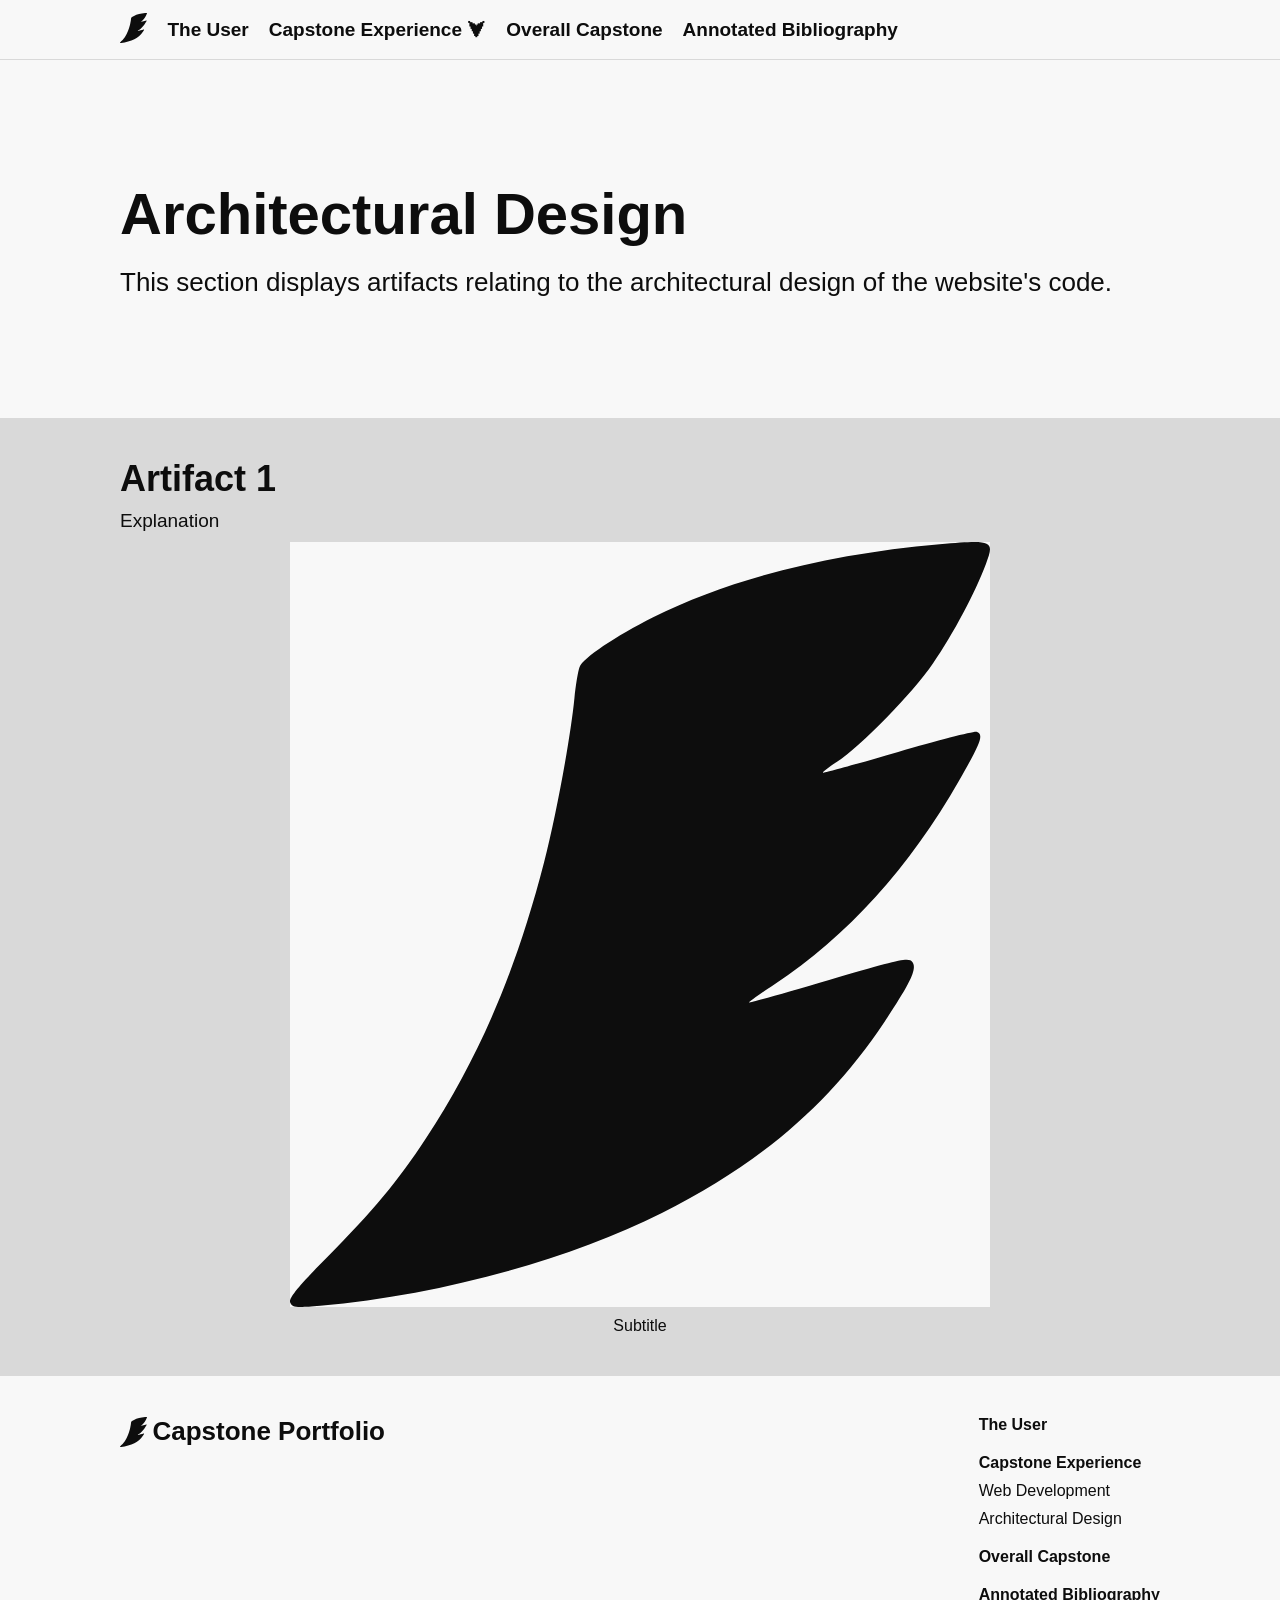
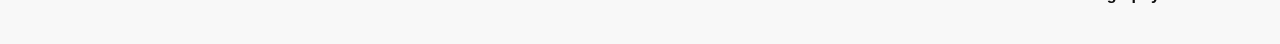
==== pages/architectural-design.html @ e6747d75 "Update capstone experience sections" ====
<!DOCTYPE html>
<html lang="en">
<head>
    <meta charset="UTF-8">
    <meta name="viewport" content="width=device-width, initial-scale=1.0">
    <title>Diagram Editor Capstone - UI/UX</title>
    <link rel="icon" href="../images/logo--black.svg">
    <link rel="stylesheet" href="../style.css">
</head>
<body>
    <header class="header">
        <a href="../index.html" class="header__logo-link">
            <img class ="header__logo" src="../images/logo--black.svg" alt="Logo showing a wing with a subtle E shape">
        </a>
        <a href="../pages/the-user.html" class="header__link">The User</a>
        <div class="header__dropdown">
            <a href="../pages/capstone-experience.html" class="header__link">Capstone Experience ⮟</a>
            <ul class="header__sublinks">
                <li><a href="../pages/web-development.html" class="header__sublink">Web Development</a></li>
                <li><a href="../pages/architectural-design.html" class="header__sublink">Architectural Design</a></li>
            </ul>
        </div>
        <a href="../pages/overall-capstone.html" class="header__link">Overall Capstone</a>
        <a href="../pages/bibliography.html" class="header__link">Annotated Bibliography</a>
    </header>

    <section class="user-hero">
        <h1 class="user-hero__title">Architectural Design</h1>
        <p class="user-hero__caption">This section displays artifacts relating to the architectural design of the website's code.</p>
    </section>
    
    <section class="image-section image-section--gray">
        <h2 class="image-section__header">Artifact 1</h2>
        <p class="image-section__text">Explanation</p>
        <div class="image-section__image-container">
            <img src="../images/logo--black.svg" alt="placeholder" class="image-section__image">
            <p class="image-section__subtitle">Subtitle</p>
        </div>
    </section>

    <footer class="footer">
        <a href="../index.html" class="footer__logo-link">
            <img class ="footer__logo" src="../images/logo--black.svg" alt="Logo showing a wing with a subtle E shape">
            <p class="footer__title">Capstone Portfolio</p>
        </a>
        <ul class="footer__links">
            <li ><a href="../pages/the-user.html" class="footer__link footer__link--main">The User</a></li>
            <li>
                <a href="../pages/capstone-experience.html" class="footer__link footer__link--main">Capstone Experience</a>
                <ul class="footer__sublinks">
                    <li><a href="../pages/web-development.html" class="footer__link">Web Development</a></li>
                    <li><a href="../pages/architectural-design.html" class="footer__link">Architectural Design</a></li>
                </ul>
            </li>
            <li><a href="../pages/overall-capstone.html" class="footer__link footer__link--main">Overall Capstone</a></li>
            <li><a href="../pages/bibliography.html" class="footer__link footer__link--main">Annotated Bibliography</a></li>
        </ul>
    </footer>
</body>
</html>
---- style.css ----
* {
    box-sizing: border-box;
    font-family: Helvetica, sans-serif;
    margin: 0px;
    padding: 0px;
    color: #0D0D0D;
    background-color: #F8F8F8;
}

/* HEADER */

.header {
    position: sticky;
    top: 0;
    display: flex;
    flex-direction: row;
    align-items: center;
    gap: 20px;
    width: 100vw;
    height: 60px;
    padding: 0px max(20px, 25vw - 200px);
    border-bottom: 1px solid #D9D9D9;
}

.header__logo-link {

}

.header__logo {
    height: 30px;
    width: auto;
}

.header__link {
    font-size: 19px;
    font-weight: bold;
    text-decoration: none;
}

.header__link:hover {
    text-decoration: underline;
}

.header__dropdown {
    position: relative;
}

.header__sublinks {
    display: none;
    flex-direction: column;
    gap: 10px;
    position: absolute;
    padding-top: 20px;
    padding-bottom: 10px;
    padding-right: 88px;
    list-style: none;
}

.header__dropdown:hover .header__sublinks {
    display: flex;
}

.header__sublinks > li {
    background-color: inherit;
}

.header__sublink {
    font-size: 16px;
    font-weight: bold;
    text-decoration: none;
    background-color: transparent;
}

.header__sublink:hover {
    text-decoration: underline;
}

/* FOOTER */

.footer {
    display: flex;
    flex-direction: row;
    justify-content: space-between;
    align-items: start;
    padding: 40px max(20px, 25vw - 200px);
    border-top: 1px solid #D9D9D9;
}

.footer__logo-link {
    display: flex;
    flex-direction: row;
    justify-content: center;
    align-items: center;
    gap: 5px;
    text-decoration: none;
}

.footer__logo {
    height: 30px;
    width: auto;
}

.footer__title {
    color: #0D0D0D;
    font-weight: bold;
    font-size: 26px;
}

.footer__links {
    display: flex;
    flex-direction: column;
    gap: 20px;
    list-style-type: none;
}

.footer__sublinks {
    display: flex;
    flex-direction: column;
    gap: 10px;
    margin-top: 10px;
    list-style-type: none;
}

.footer__link {
    color: #0D0D0D;
    font-size: 16px;
    text-decoration: none;
}

.footer__link:hover {
    text-decoration: underline;
}

.footer__link--main {
    font-weight: bold;
}

/* HOMEPAGE HERO SECTION */

.hero {
    display: flex;
    flex-direction: column;
    gap: 80px;
    padding: 120px max(20px, 25vw - 200px);
}

.hero__text {
    display: flex;
    flex-direction: column;
    gap: 10px;
}

.hero__title {
    color: #0D0D0D;
    font-size: 49px;
}

.hero__caption {
    color: #855CC0;
    font-size: 30px;
}

.hero__buttons {
    display: flex;
    flex-direction: row;
    justify-content: space-between;
    flex-wrap: wrap;
    gap: 10px;
}

.hero__button {
    padding: 10px 20px;
    color: #F8F8F8;
    font-size: 19px;
    font-weight: bold;
    text-decoration: none;
    background-color: #855CC0;
    border-radius: 5px;
}

.hero__button:hover {
    background-color: #0D0D0D;
}

/* THE USER HERO SECTION */
.user-hero {
    display: flex;
    flex-direction: column;
    gap: 20px;
    padding: 120px max(20px, 25vw - 200px);
}

.user-hero__title {
    font-size: 58px;
}

.user-hero__caption {
    font-size: 26px;
}

/* ANNOTATED BIBLIOGRAPHY HERO SECTION */
.bibliography-hero {
    padding: 120px max(20px, 25vw - 200px);
}

.bibliography-hero__title {
    font-size: 58px;
}

/* OVERALL CAPSTONE HERO SECTION */
.overall-hero {
    padding: 120px max(20px, 25vw - 200px);
}

.overall-hero__title {
    font-size: 58px;
}

/* CAPSTONE EXPERIENCE HERO SECTION */
.experience-hero {
    display: flex;
    flex-direction: column;
    gap: 80px;
    padding: 120px max(20px, 25vw - 200px);
}

.experience-hero__text {
    display: flex;
    flex-direction: column;
    gap: 10px;
}

.experience-hero__title {
    color: #0D0D0D;
    font-size: 49px;
}

.experience-hero__caption {
    font-size: 26px;
}

.experience-hero__buttons {
    display: flex;
    flex-direction: row;
    justify-content: space-between;
    flex-wrap: wrap;
    gap: 10px;
}

.experience-hero__button {
    padding: 10px 20px;
    font-size: 19px;
    font-weight: bold;
    text-decoration: none;
    background-color: #D9D9D9;
    border-radius: 5px;
}

.experience-hero__button:hover {
    color: #F8F8F8;
    background-color: #0D0D0D;
}

/* TEXT SECTION */
.text-section {
    display: flex;
    flex-direction: column;
    gap: 10px;
    padding: 40px max(20px, 25vw - 200px);
}

.text-section--pink {
    background-color: #E19BCC;
}

.text-section--blue {
    background-color: #5CC2D6;
}

.text-section--purple {
    background-color: #B499E6;
}

.text-section--gray {
    background-color: #D9D9D9;
}

.text-section__header {
    font-size: 36px;
    background-color: inherit;
}

.text-section__text {
    font-size: 19px;
    background-color: inherit;
}

.text-section__list {
    padding-left: 40px;
    list-style: square;
    background-color: inherit;
}

/* IMAGE SECTION */
.image-section {
    display: flex;
    flex-direction: column;
    gap: 10px;
    padding: 40px max(20px, 25vw - 200px);
}

.image-section--gray {
    background-color: #D9D9D9;
}

.image-section__header {
    font-size: 36px;
    background-color: inherit;
}

.image-section__text {
    font-size: 19px;
    background-color: inherit;
}

.image-section__image-container {
    display: flex;
    flex-direction: column;
    align-items: center;
    justify-content: center;
    gap: 10px;
    background-color: inherit;
}

.image-section__image {
    width: min(90vw, 700px);
}

.image-section__subtitle {
    width: min(90vw, 600px);
    font-size: 16px;
    text-align: center;
    background-color: inherit;
}
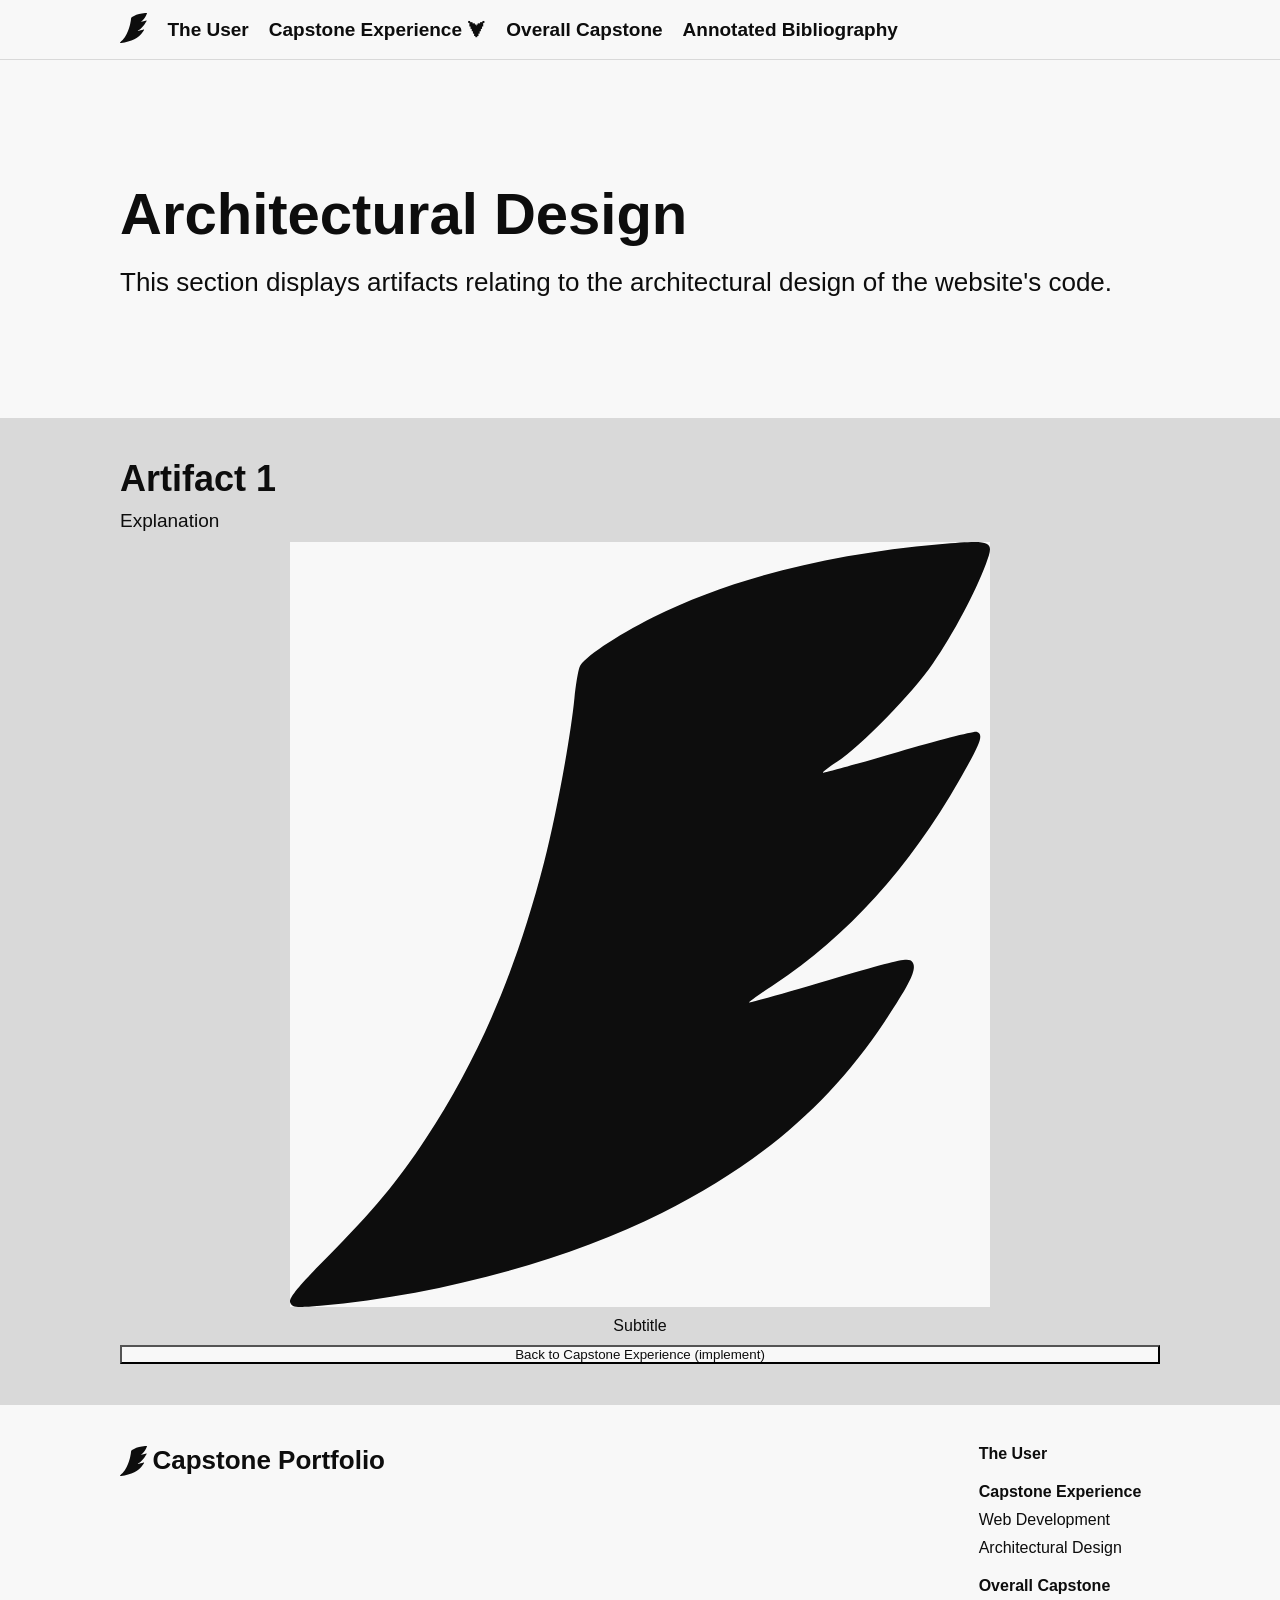
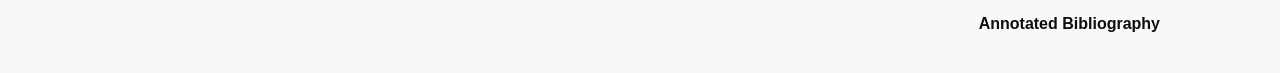
==== commit a67bdd73: "Add temporary buttons for page navigation" ====
--- a/pages/architectural-design.html
+++ b/pages/architectural-design.html
@@ -36,6 +36,7 @@
             <img src="../images/logo--black.svg" alt="placeholder" class="image-section__image">
             <p class="image-section__subtitle">Subtitle</p>
         </div>
+        <button>Back to Capstone Experience (implement)</button>
     </section>
 
     <footer class="footer">
--- a/style.css
+++ b/style.css
@@ -170,16 +170,16 @@
 
 .hero__button {
     padding: 10px 20px;
+    font-size: 19px;
+    font-weight: bold;
+    text-decoration: none;
+    border: 4px solid #855CC0;
+    border-radius: 5px;
+}
+
+.hero__button:hover {
+    background-color: #855CC0;
     color: #F8F8F8;
-    font-size: 19px;
-    font-weight: bold;
-    text-decoration: none;
-    background-color: #855CC0;
-    border-radius: 5px;
-}
-
-.hero__button:hover {
-    background-color: #0D0D0D;
 }
 
 /* THE USER HERO SECTION */
@@ -242,7 +242,7 @@
 .experience-hero__buttons {
     display: flex;
     flex-direction: row;
-    justify-content: space-between;
+    justify-content: space-around;
     flex-wrap: wrap;
     gap: 10px;
 }
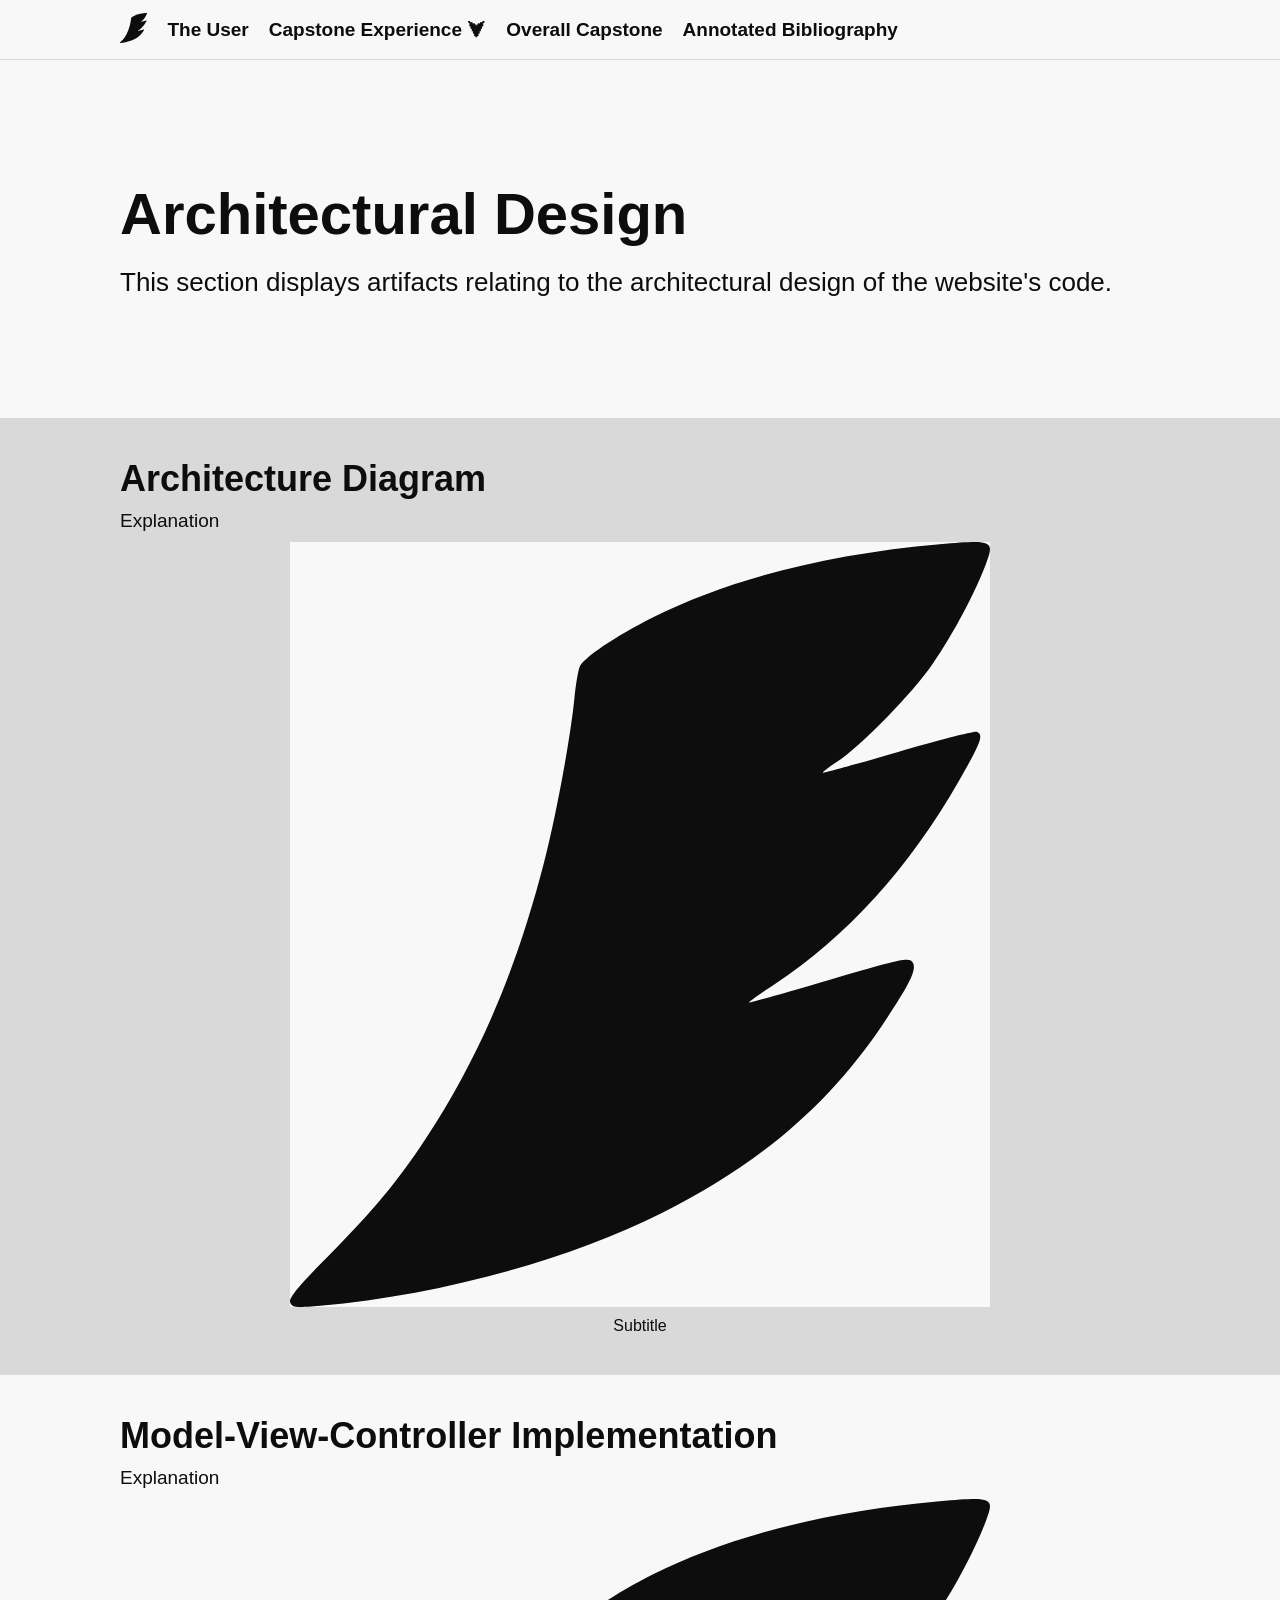
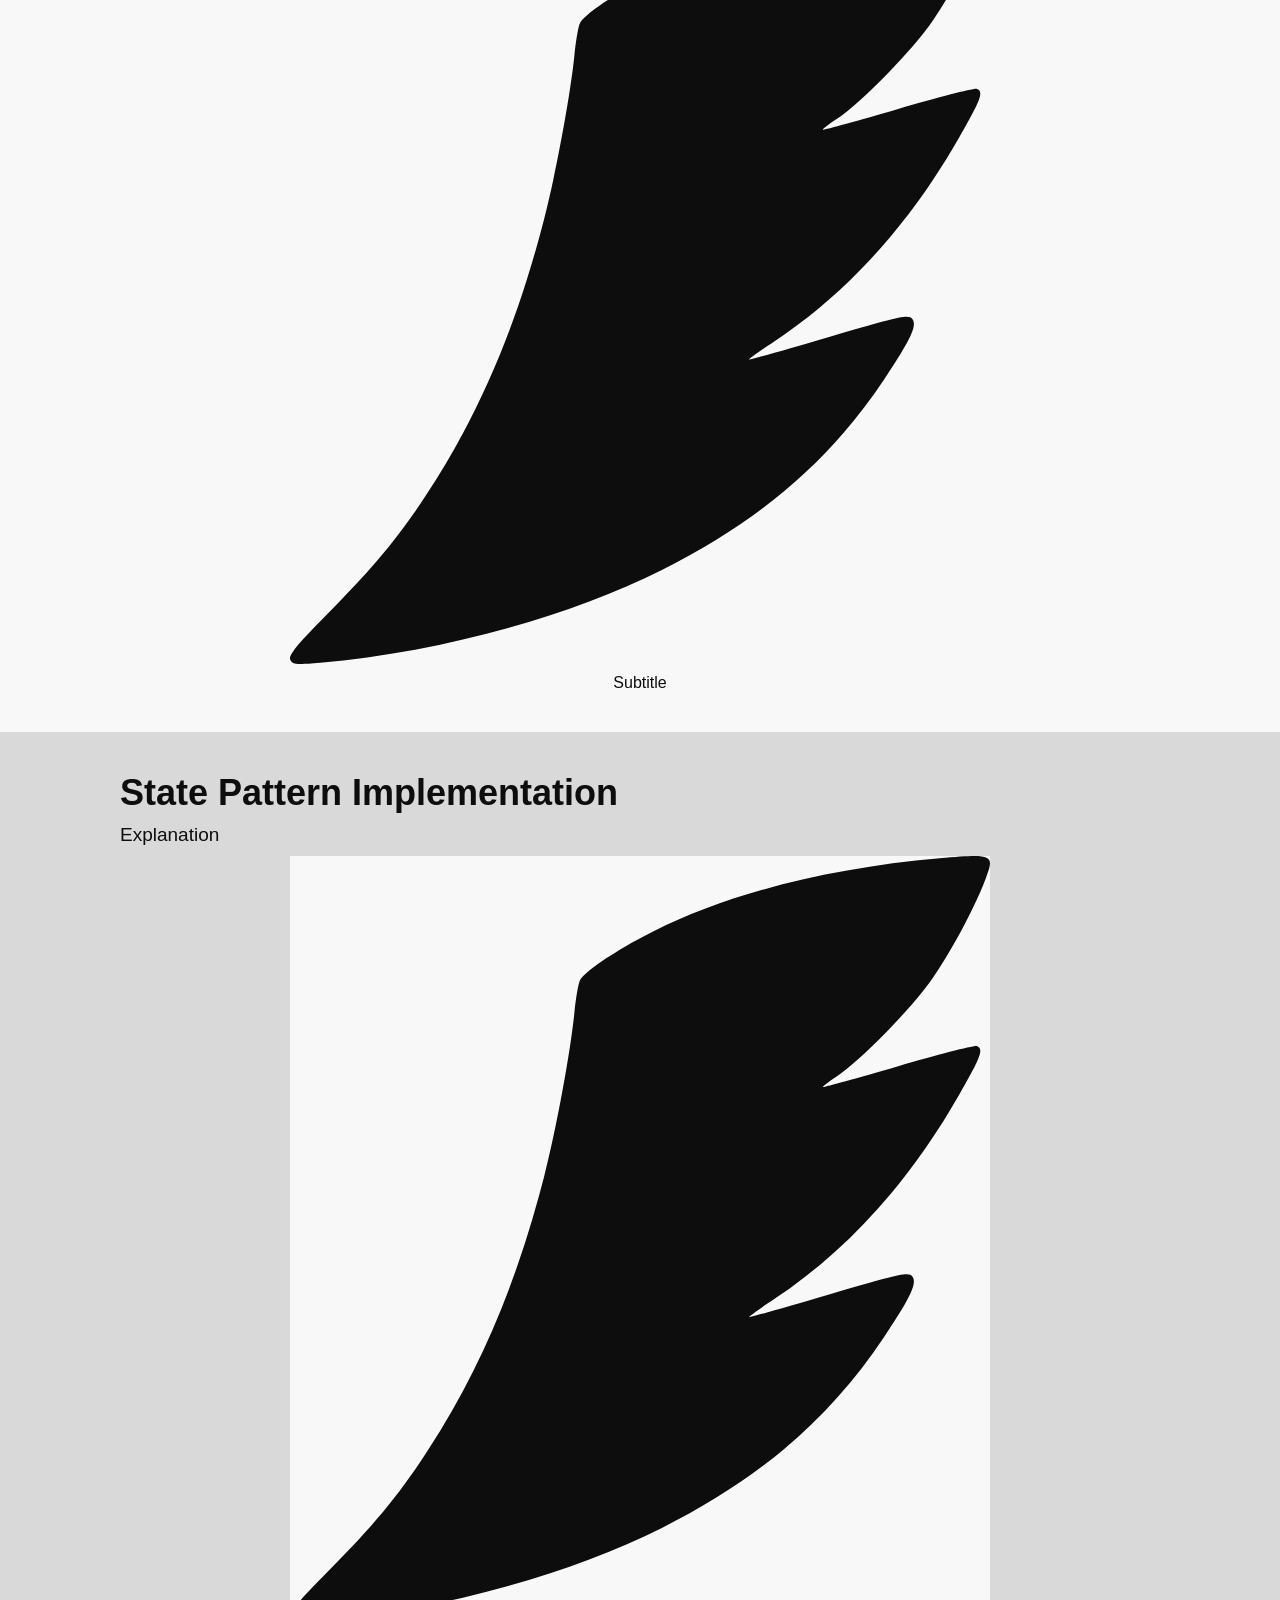
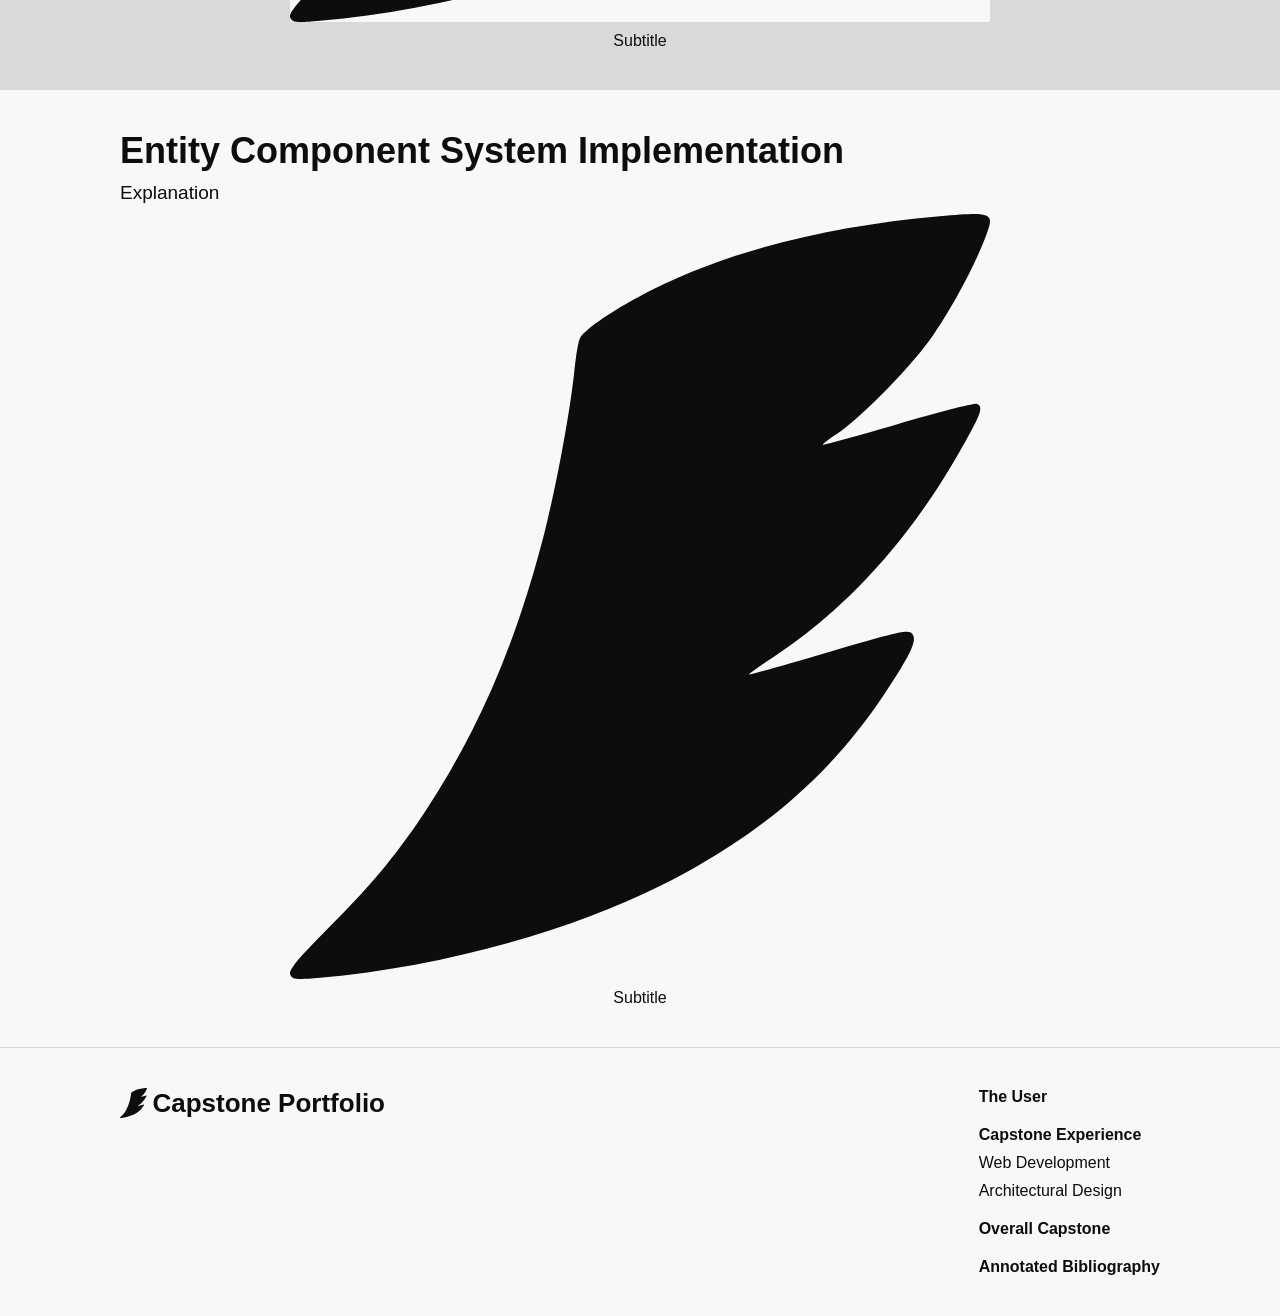
==== commit ddf88ba1: "Add artifact names" ====
--- a/pages/architectural-design.html
+++ b/pages/architectural-design.html
@@ -30,13 +30,39 @@
     </section>
     
     <section class="image-section image-section--gray">
-        <h2 class="image-section__header">Artifact 1</h2>
+        <h2 class="image-section__header">Architecture Diagram</h2>
         <p class="image-section__text">Explanation</p>
         <div class="image-section__image-container">
             <img src="../images/logo--black.svg" alt="placeholder" class="image-section__image">
             <p class="image-section__subtitle">Subtitle</p>
         </div>
-        <button>Back to Capstone Experience (implement)</button>
+    </section>
+
+    <section class="image-section">
+        <h2 class="image-section__header">Model-View-Controller Implementation</h2>
+        <p class="image-section__text">Explanation</p>
+        <div class="image-section__image-container">
+            <img src="../images/logo--black.svg" alt="placeholder" class="image-section__image">
+            <p class="image-section__subtitle">Subtitle</p>
+        </div>
+    </section>
+
+    <section class="image-section image-section--gray">
+        <h2 class="image-section__header">State Pattern Implementation</h2>
+        <p class="image-section__text">Explanation</p>
+        <div class="image-section__image-container">
+            <img src="../images/logo--black.svg" alt="placeholder" class="image-section__image">
+            <p class="image-section__subtitle">Subtitle</p>
+        </div>
+    </section>
+
+    <section class="image-section">
+        <h2 class="image-section__header">Entity Component System Implementation</h2>
+        <p class="image-section__text">Explanation</p>
+        <div class="image-section__image-container">
+            <img src="../images/logo--black.svg" alt="placeholder" class="image-section__image">
+            <p class="image-section__subtitle">Subtitle</p>
+        </div>
     </section>
 
     <footer class="footer">
--- a/style.css
+++ b/style.css
@@ -341,4 +341,20 @@
     font-size: 16px;
     text-align: center;
     background-color: inherit;
+}
+
+.image {
+    
+}
+
+.image--small {
+    width: min(40vw, 320px);
+}
+
+.image--medium {
+    width: min(60vw, 640px);
+}
+
+.image--large {
+    width: min(80vw, 960px);
 }
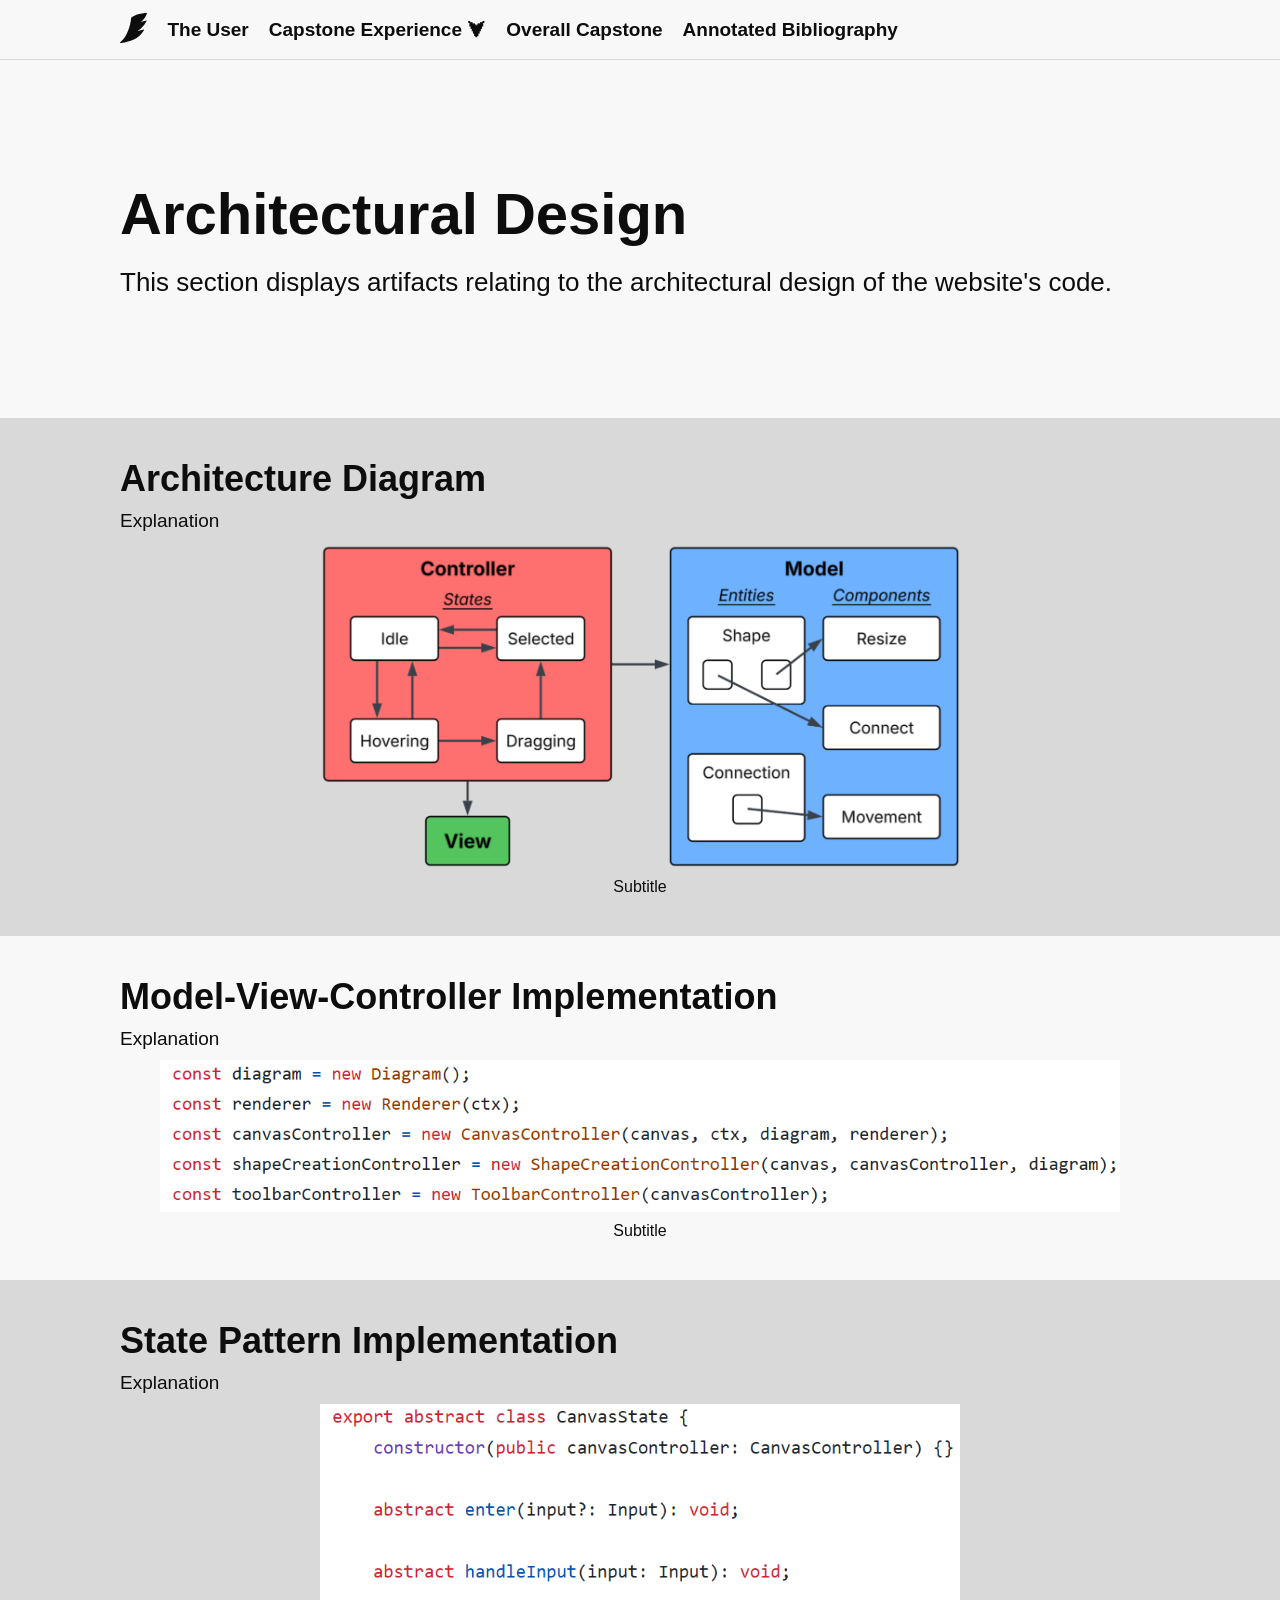
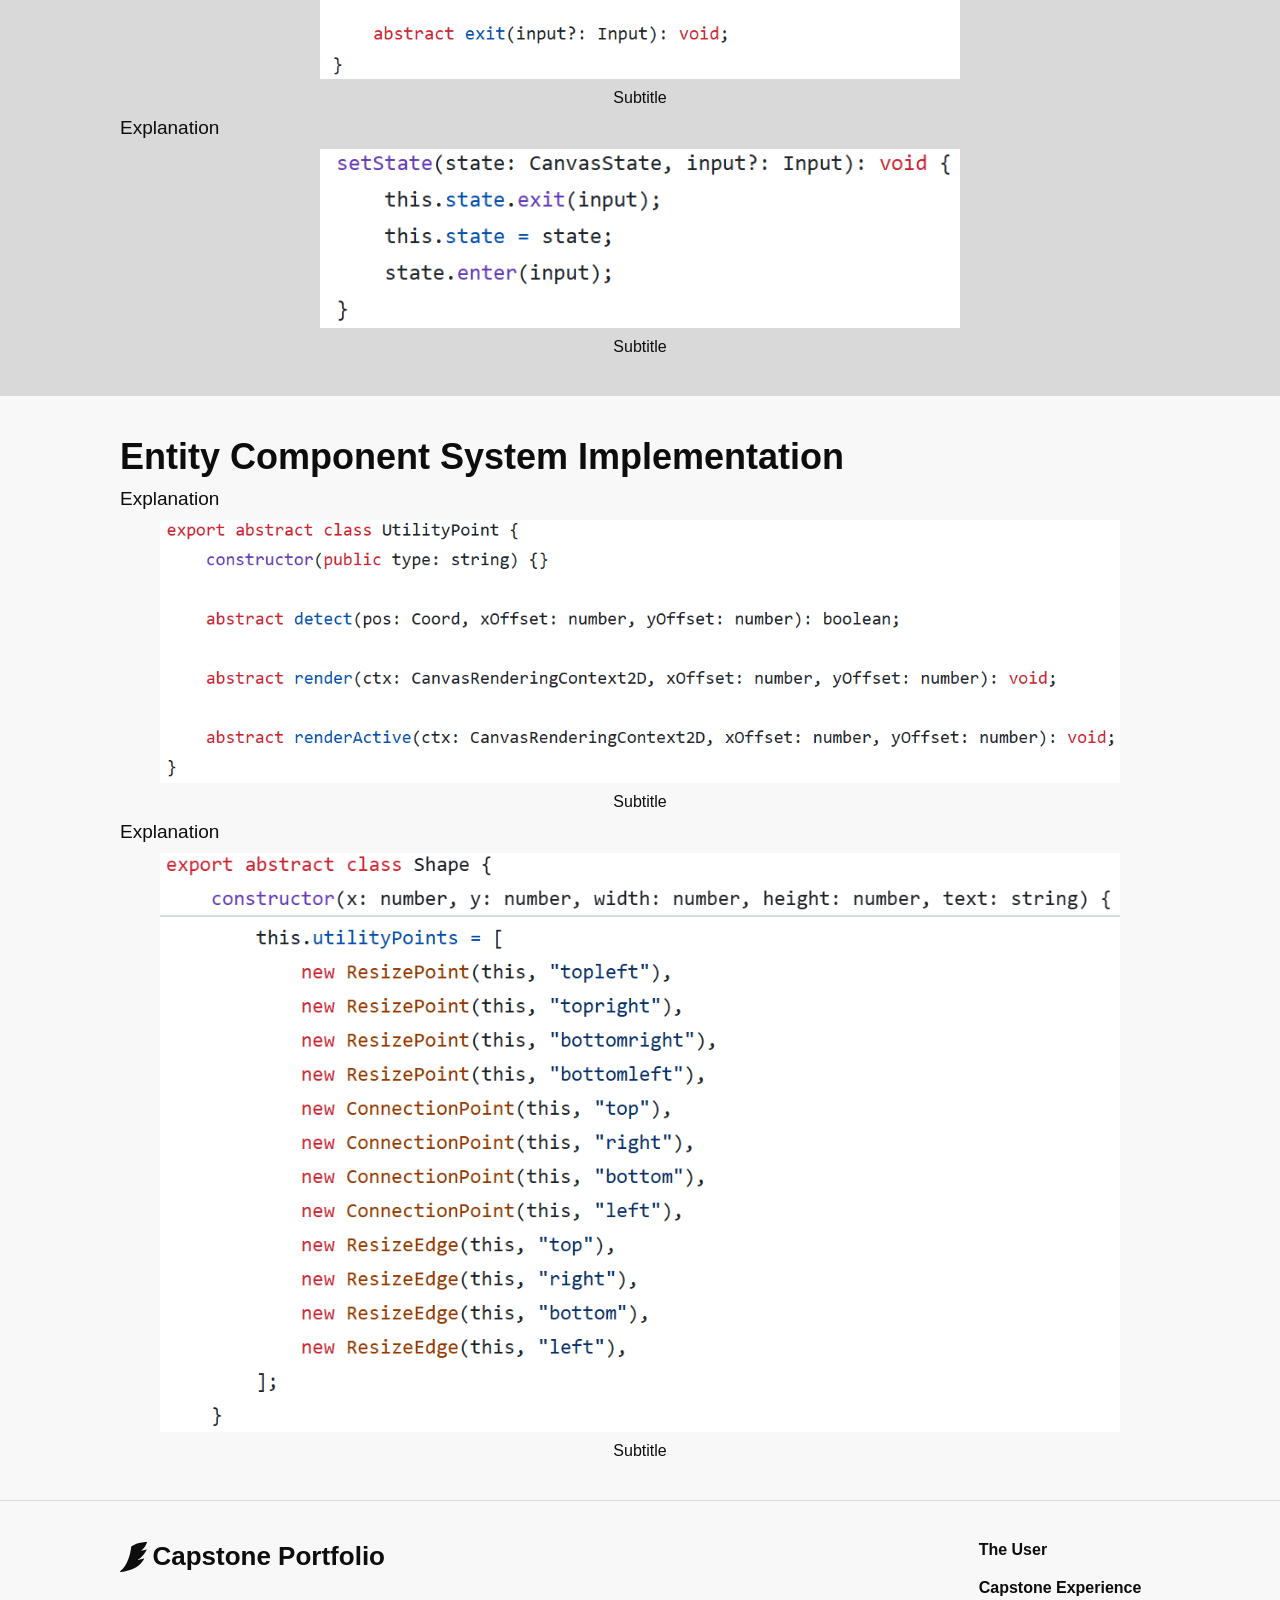
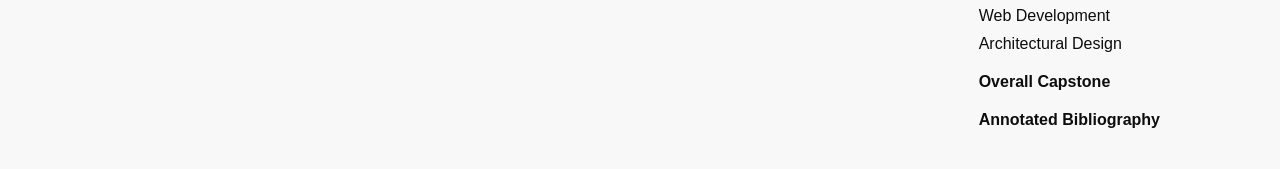
==== commit 7e0fe95d: "Add images" ====
--- a/pages/architectural-design.html
+++ b/pages/architectural-design.html
@@ -33,7 +33,7 @@
         <h2 class="image-section__header">Architecture Diagram</h2>
         <p class="image-section__text">Explanation</p>
         <div class="image-section__image-container">
-            <img src="../images/logo--black.svg" alt="placeholder" class="image-section__image">
+            <img class="image--medium" src="../images/architecture-diagram.png" alt="Diagram showing the architecture of the program, containing MVC, state pattern, and entity component system." class="image-section__image">
             <p class="image-section__subtitle">Subtitle</p>
         </div>
     </section>
@@ -42,7 +42,7 @@
         <h2 class="image-section__header">Model-View-Controller Implementation</h2>
         <p class="image-section__text">Explanation</p>
         <div class="image-section__image-container">
-            <img src="../images/logo--black.svg" alt="placeholder" class="image-section__image">
+            <img class="image--large" src="../images/mvc.png" alt="Code showing the MVC implementation." class="image-section__image">
             <p class="image-section__subtitle">Subtitle</p>
         </div>
     </section>
@@ -51,7 +51,12 @@
         <h2 class="image-section__header">State Pattern Implementation</h2>
         <p class="image-section__text">Explanation</p>
         <div class="image-section__image-container">
-            <img src="../images/logo--black.svg" alt="placeholder" class="image-section__image">
+            <img class="image--medium" src="../images/state-one.png" alt="Code showing the state pattern implementation." class="image-section__image">
+            <p class="image-section__subtitle">Subtitle</p>
+        </div>
+        <p class="image-section__text">Explanation</p>
+        <div class="image-section__image-container">
+            <img class="image--medium" src="../images/state-two.png" alt="Code showing the state pattern implementation." class="image-section__image">
             <p class="image-section__subtitle">Subtitle</p>
         </div>
     </section>
@@ -60,7 +65,12 @@
         <h2 class="image-section__header">Entity Component System Implementation</h2>
         <p class="image-section__text">Explanation</p>
         <div class="image-section__image-container">
-            <img src="../images/logo--black.svg" alt="placeholder" class="image-section__image">
+            <img class="image--large" src="../images/ecs-one.png" alt="Code showing the entity component system implementation." class="image-section__image">
+            <p class="image-section__subtitle">Subtitle</p>
+        </div>
+        <p class="image-section__text">Explanation</p>
+        <div class="image-section__image-container">
+            <img class="image--large" src="../images/ecs-two.png" alt="Code showing the entity component system implementation." class="image-section__image">
             <p class="image-section__subtitle">Subtitle</p>
         </div>
     </section>
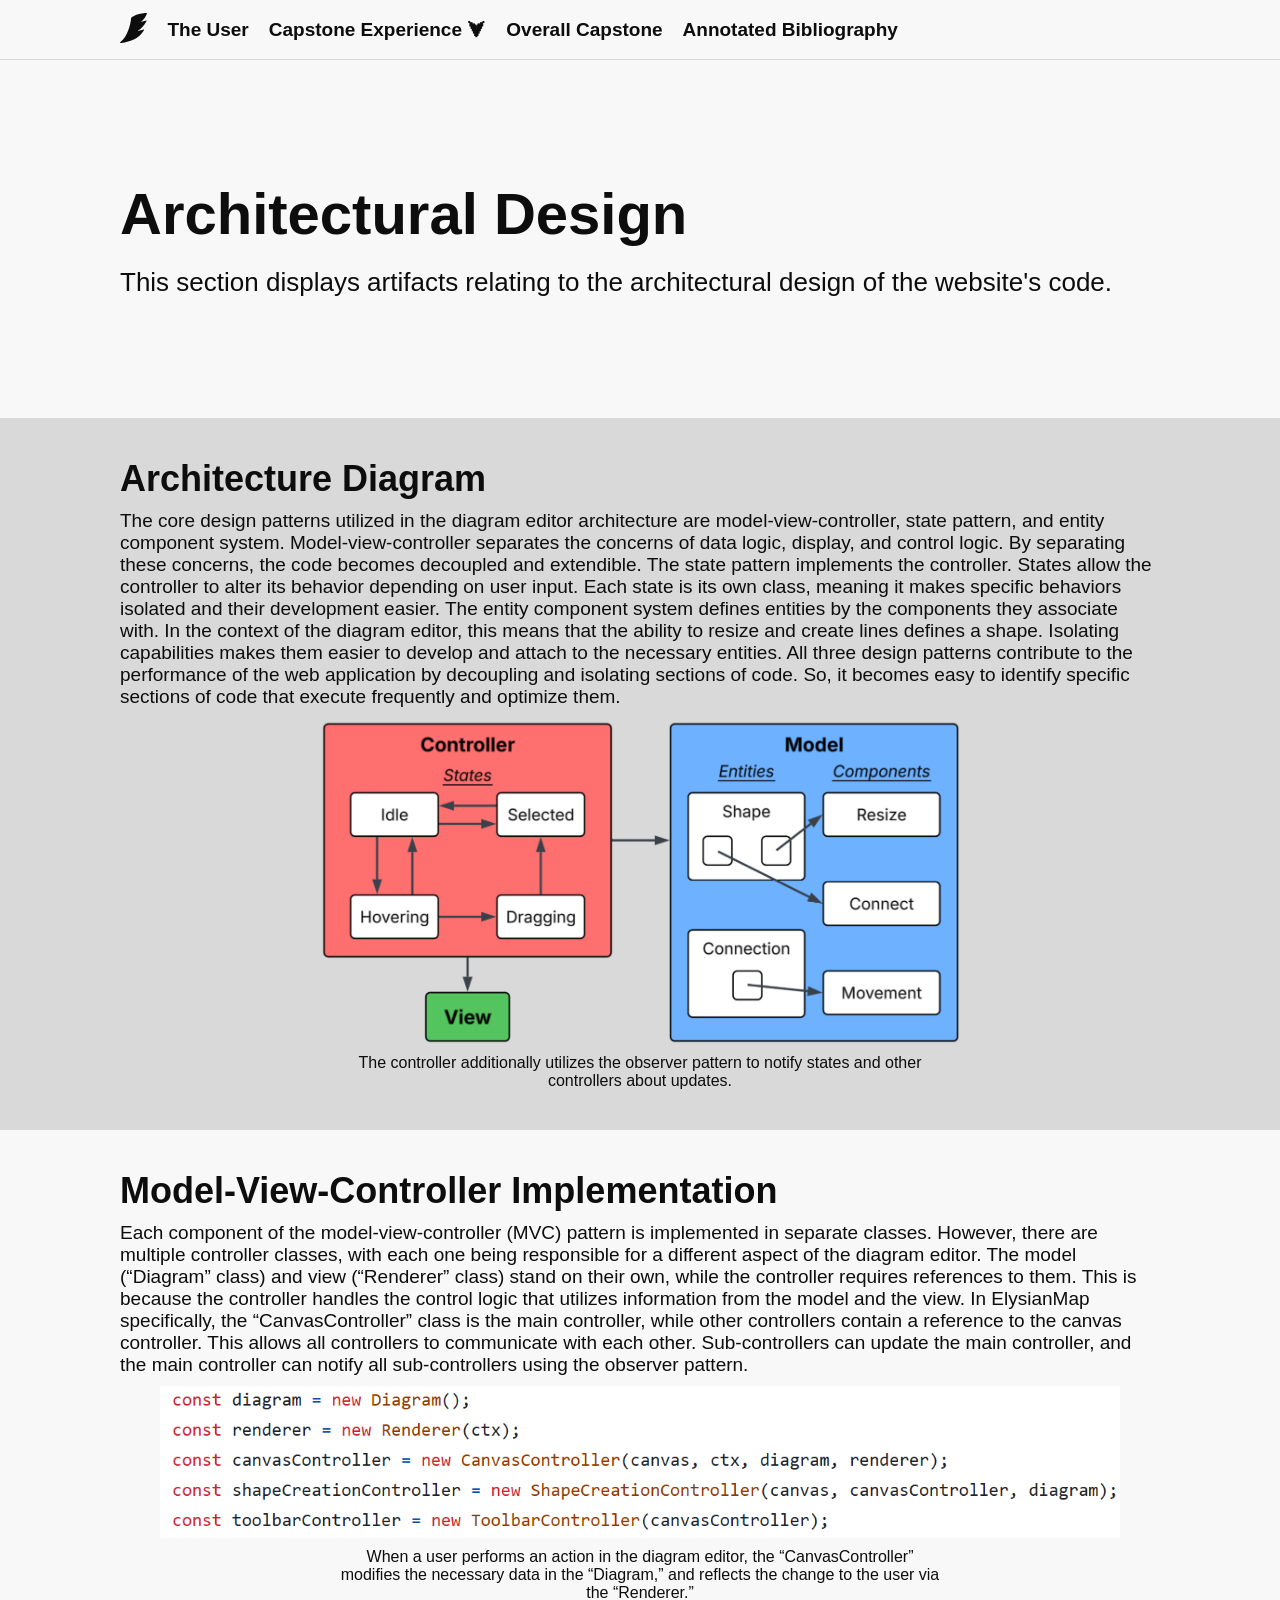
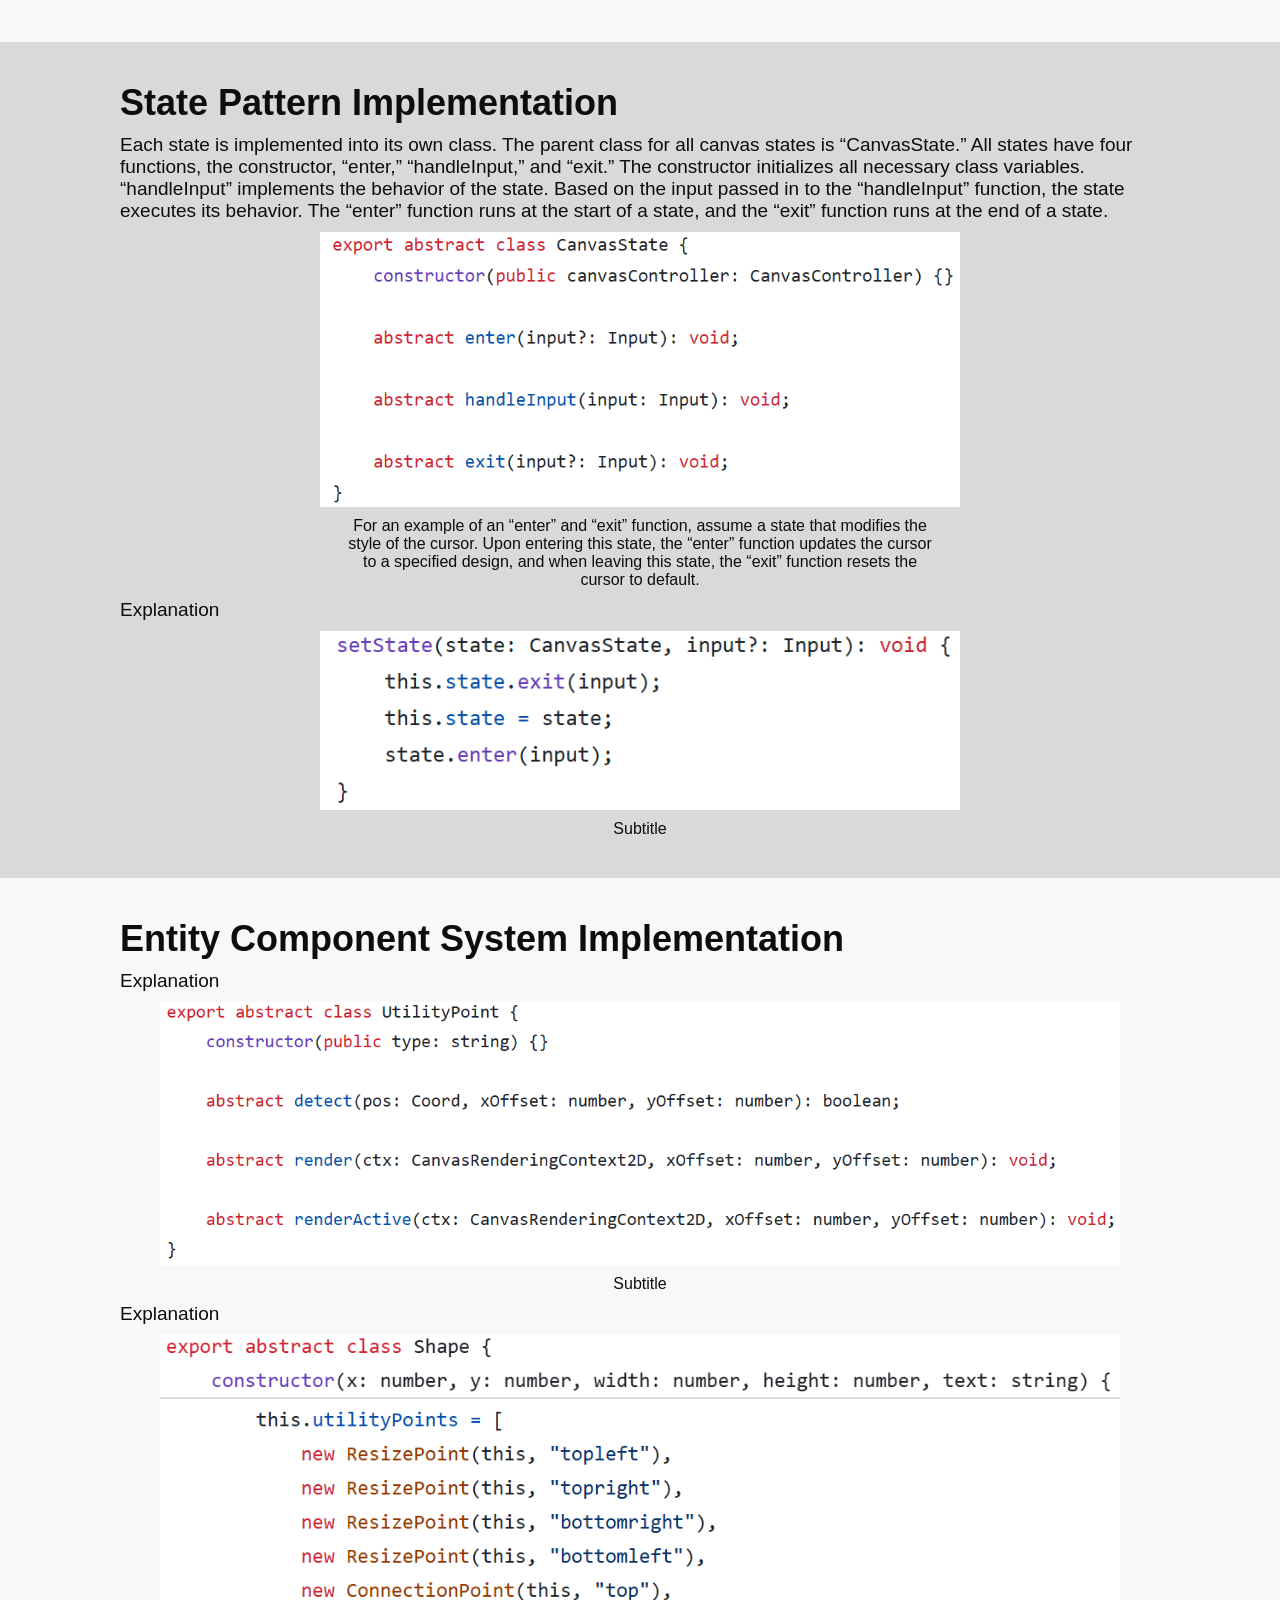
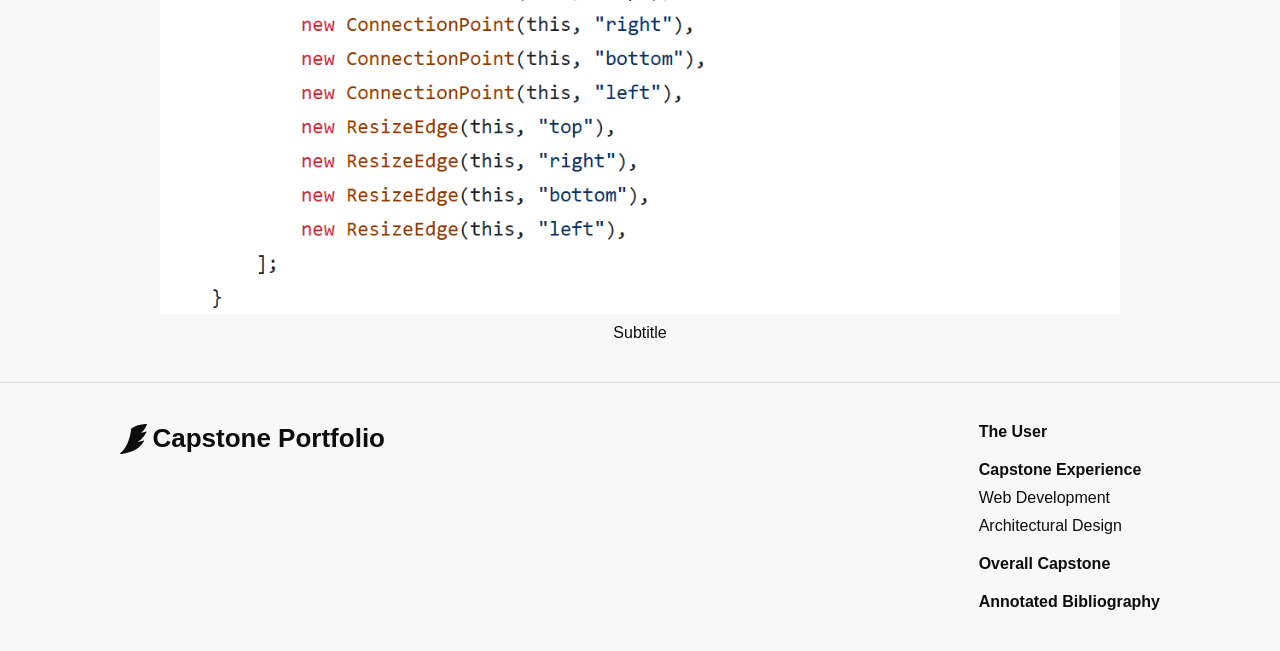
==== commit 42db7537: "Add content" ====
--- a/pages/architectural-design.html
+++ b/pages/architectural-design.html
@@ -31,28 +31,28 @@
     
     <section class="image-section image-section--gray">
         <h2 class="image-section__header">Architecture Diagram</h2>
-        <p class="image-section__text">Explanation</p>
+        <p class="image-section__text">The core design patterns utilized in the diagram editor architecture are model-view-controller, state pattern, and entity component system. Model-view-controller separates the concerns of data logic, display, and control logic. By separating these concerns, the code becomes decoupled and extendible. The state pattern implements the controller. States allow the controller to alter its behavior depending on user input. Each state is its own class, meaning it makes specific behaviors isolated and their development easier. The entity component system defines entities by the components they associate with. In the context of the diagram editor, this means that the ability to resize and create lines defines a shape. Isolating capabilities makes them easier to develop and attach to the necessary entities. All three design patterns contribute to the performance of the web application by decoupling and isolating sections of code. So, it becomes easy to identify specific sections of code that execute frequently and optimize them.</p>
         <div class="image-section__image-container">
             <img class="image--medium" src="../images/architecture-diagram.png" alt="Diagram showing the architecture of the program, containing MVC, state pattern, and entity component system." class="image-section__image">
-            <p class="image-section__subtitle">Subtitle</p>
+            <p class="image-section__subtitle">The controller additionally utilizes the observer pattern to notify states and other controllers about updates.</p>
         </div>
     </section>
 
     <section class="image-section">
         <h2 class="image-section__header">Model-View-Controller Implementation</h2>
-        <p class="image-section__text">Explanation</p>
+        <p class="image-section__text">Each component of the model-view-controller (MVC) pattern is implemented in separate classes. However, there are multiple controller classes, with each one being responsible for a different aspect of the diagram editor. The model (“Diagram” class) and view (“Renderer” class) stand on their own, while the controller requires references to them. This is because the controller handles the control logic that utilizes information from the model and the view. In ElysianMap specifically, the “CanvasController” class is the main controller, while other controllers contain a reference to the canvas controller. This allows all controllers to communicate with each other. Sub-controllers can update the main controller, and the main controller can notify all sub-controllers using the observer pattern.</p>
         <div class="image-section__image-container">
             <img class="image--large" src="../images/mvc.png" alt="Code showing the MVC implementation." class="image-section__image">
-            <p class="image-section__subtitle">Subtitle</p>
+            <p class="image-section__subtitle">When a user performs an action in the diagram editor, the “CanvasController” modifies the necessary data in the “Diagram,” and reflects the change to the user via the “Renderer.”</p>
         </div>
     </section>
 
     <section class="image-section image-section--gray">
         <h2 class="image-section__header">State Pattern Implementation</h2>
-        <p class="image-section__text">Explanation</p>
+        <p class="image-section__text">Each state is implemented into its own class. The parent class for all canvas states is “CanvasState.” All states have four functions, the constructor, “enter,” “handleInput,” and “exit.” The constructor initializes all necessary class variables. “handleInput” implements the behavior of the state. Based on the input passed in to the “handleInput” function, the state executes its behavior. The “enter” function runs at the start of a state, and the “exit” function runs at the end of a state.</p>
         <div class="image-section__image-container">
             <img class="image--medium" src="../images/state-one.png" alt="Code showing the state pattern implementation." class="image-section__image">
-            <p class="image-section__subtitle">Subtitle</p>
+            <p class="image-section__subtitle">For an example of an “enter” and “exit” function, assume a state that modifies the style of the cursor. Upon entering this state, the “enter” function updates the cursor to a specified design, and when leaving this state, the “exit” function resets the cursor to default.</p>
         </div>
         <p class="image-section__text">Explanation</p>
         <div class="image-section__image-container">
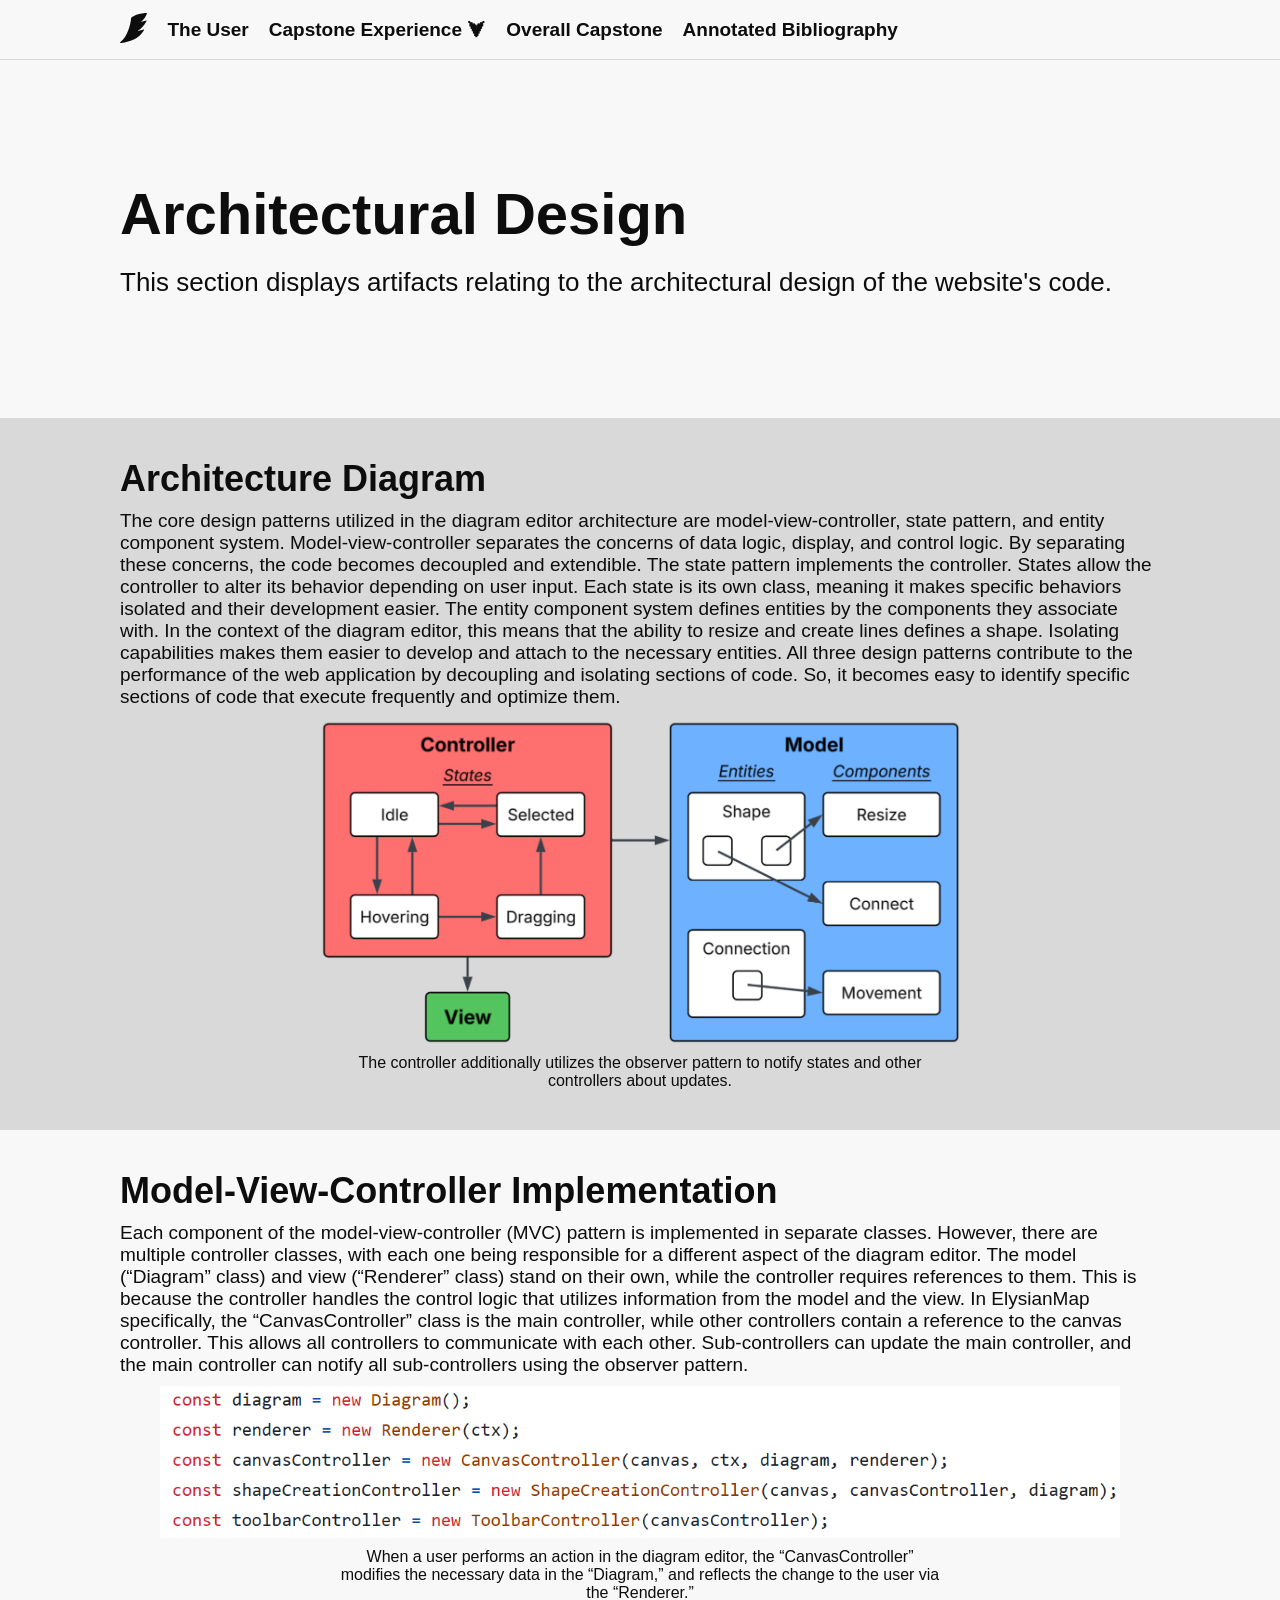
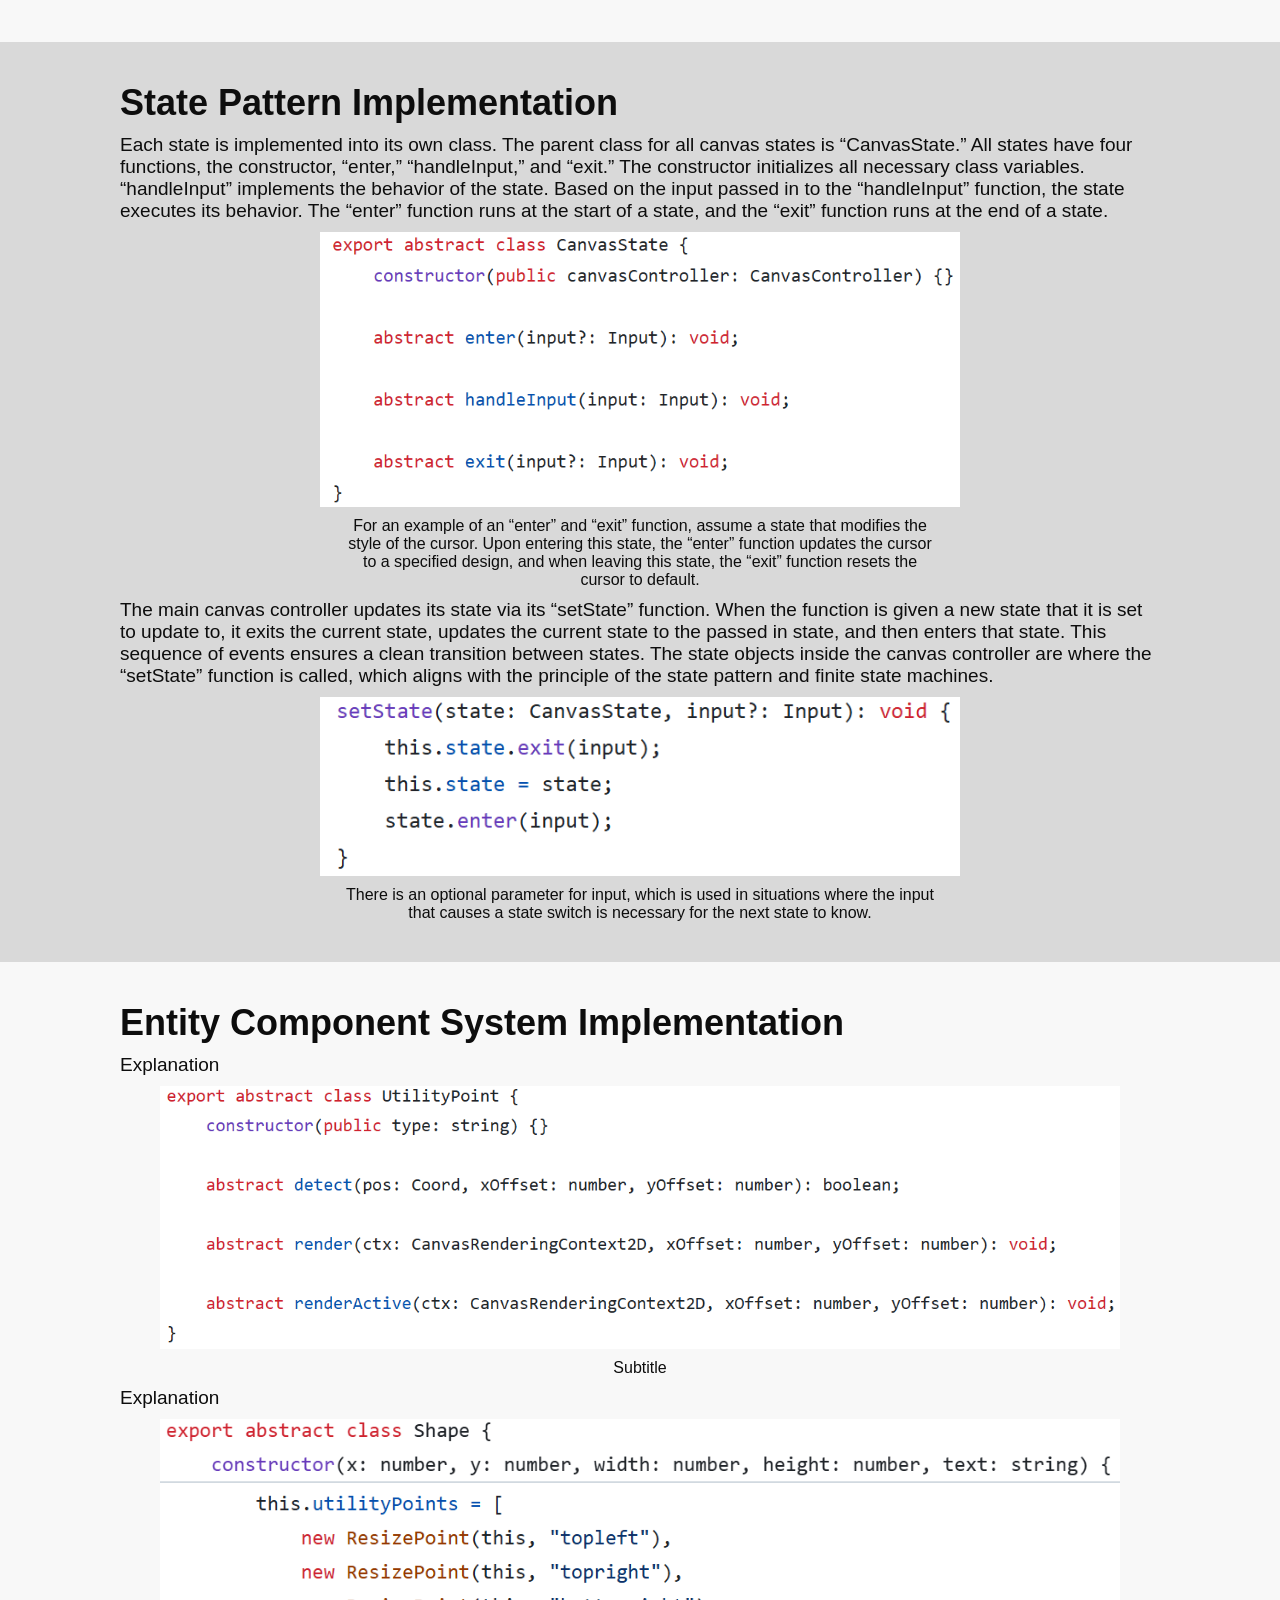
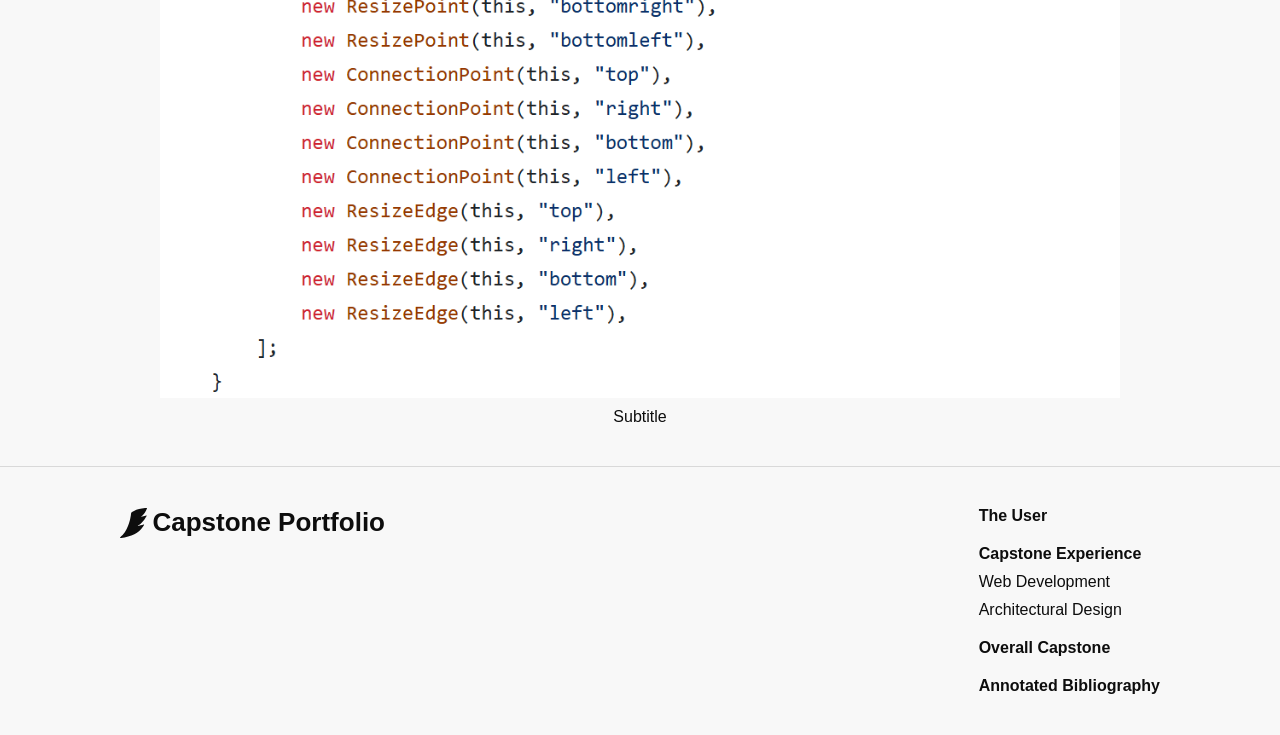
==== commit 0686000c: "Update content" ====
--- a/pages/architectural-design.html
+++ b/pages/architectural-design.html
@@ -54,10 +54,10 @@
             <img class="image--medium" src="../images/state-one.png" alt="Code showing the state pattern implementation." class="image-section__image">
             <p class="image-section__subtitle">For an example of an “enter” and “exit” function, assume a state that modifies the style of the cursor. Upon entering this state, the “enter” function updates the cursor to a specified design, and when leaving this state, the “exit” function resets the cursor to default.</p>
         </div>
-        <p class="image-section__text">Explanation</p>
+        <p class="image-section__text">The main canvas controller updates its state via its “setState” function. When the function is given a new state that it is set to update to, it exits the current state, updates the current state to the passed in state, and then enters that state. This sequence of events ensures a clean transition between states. The state objects inside the canvas controller are where the “setState” function is called, which aligns with the principle of the state pattern and finite state machines.</p>
         <div class="image-section__image-container">
             <img class="image--medium" src="../images/state-two.png" alt="Code showing the state pattern implementation." class="image-section__image">
-            <p class="image-section__subtitle">Subtitle</p>
+            <p class="image-section__subtitle">There is an optional parameter for input, which is used in situations where the input that causes a state switch is necessary for the next state to know.</p>
         </div>
     </section>
 
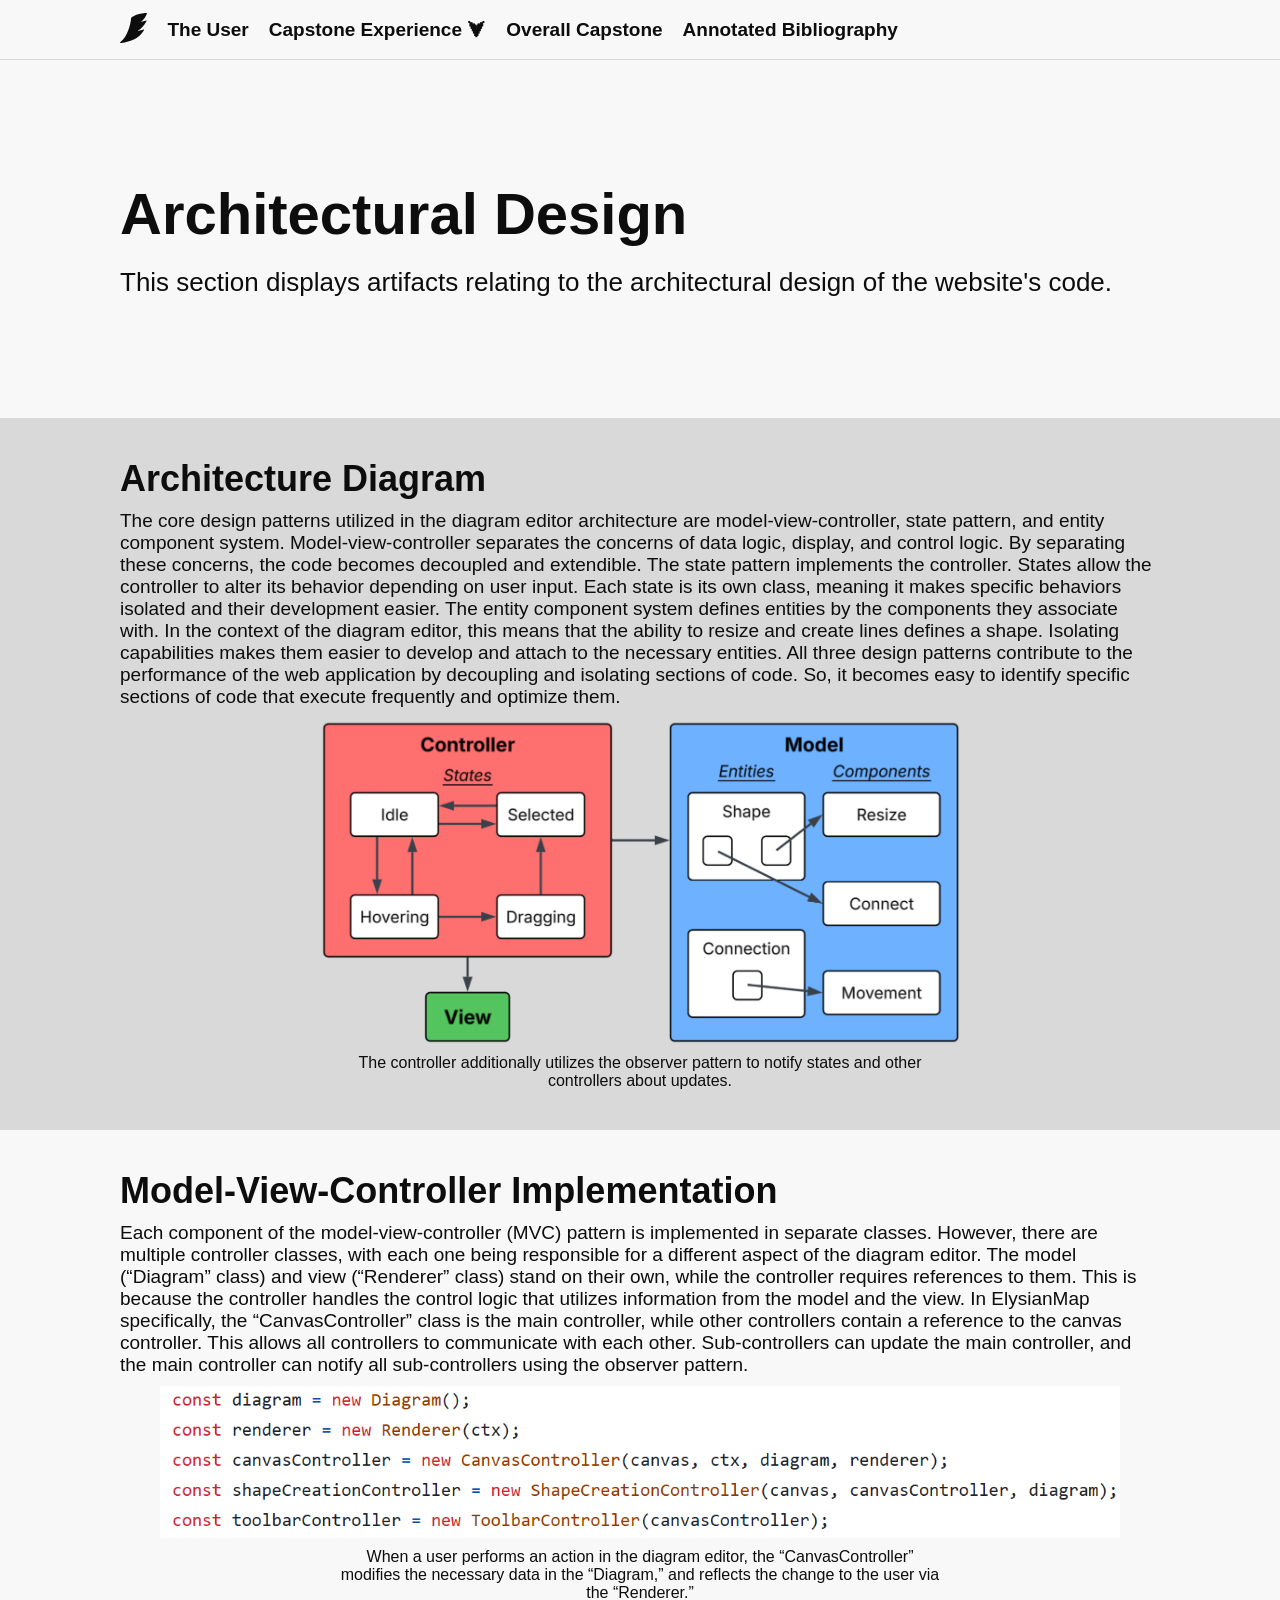
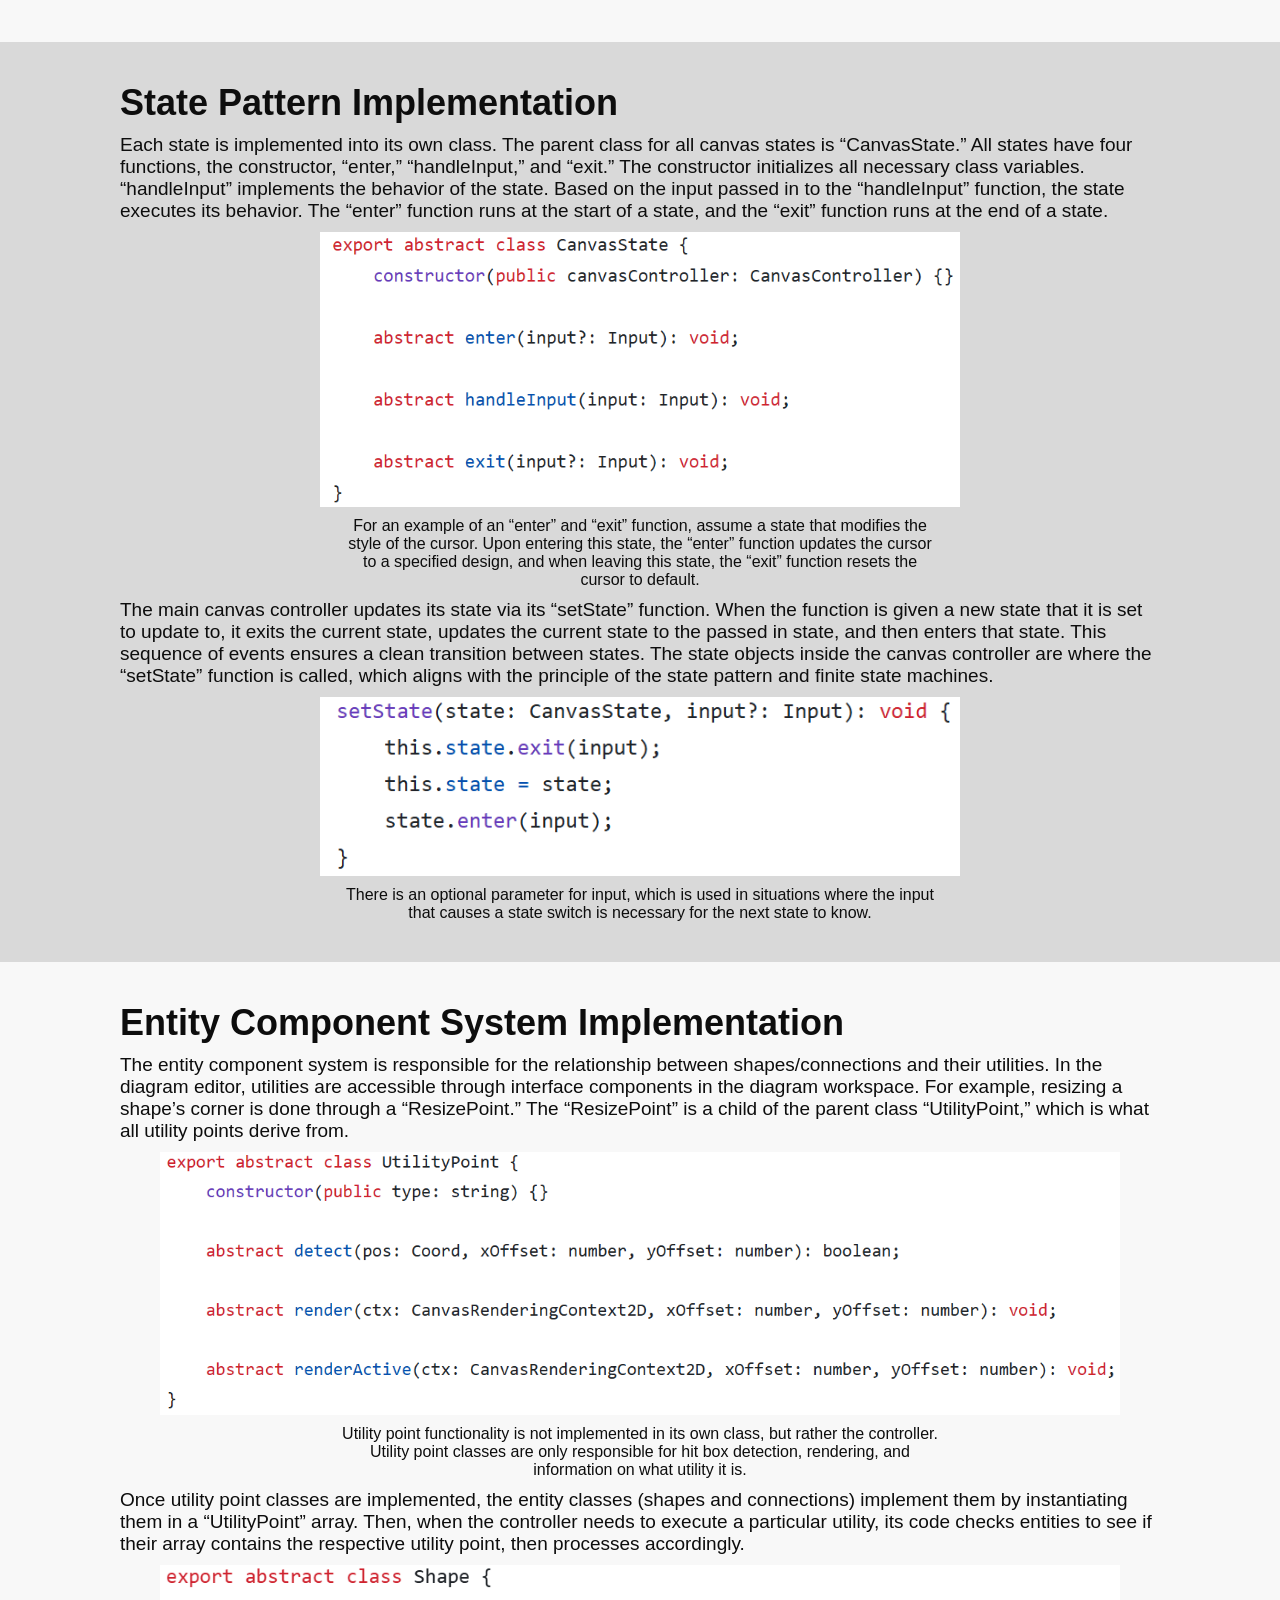
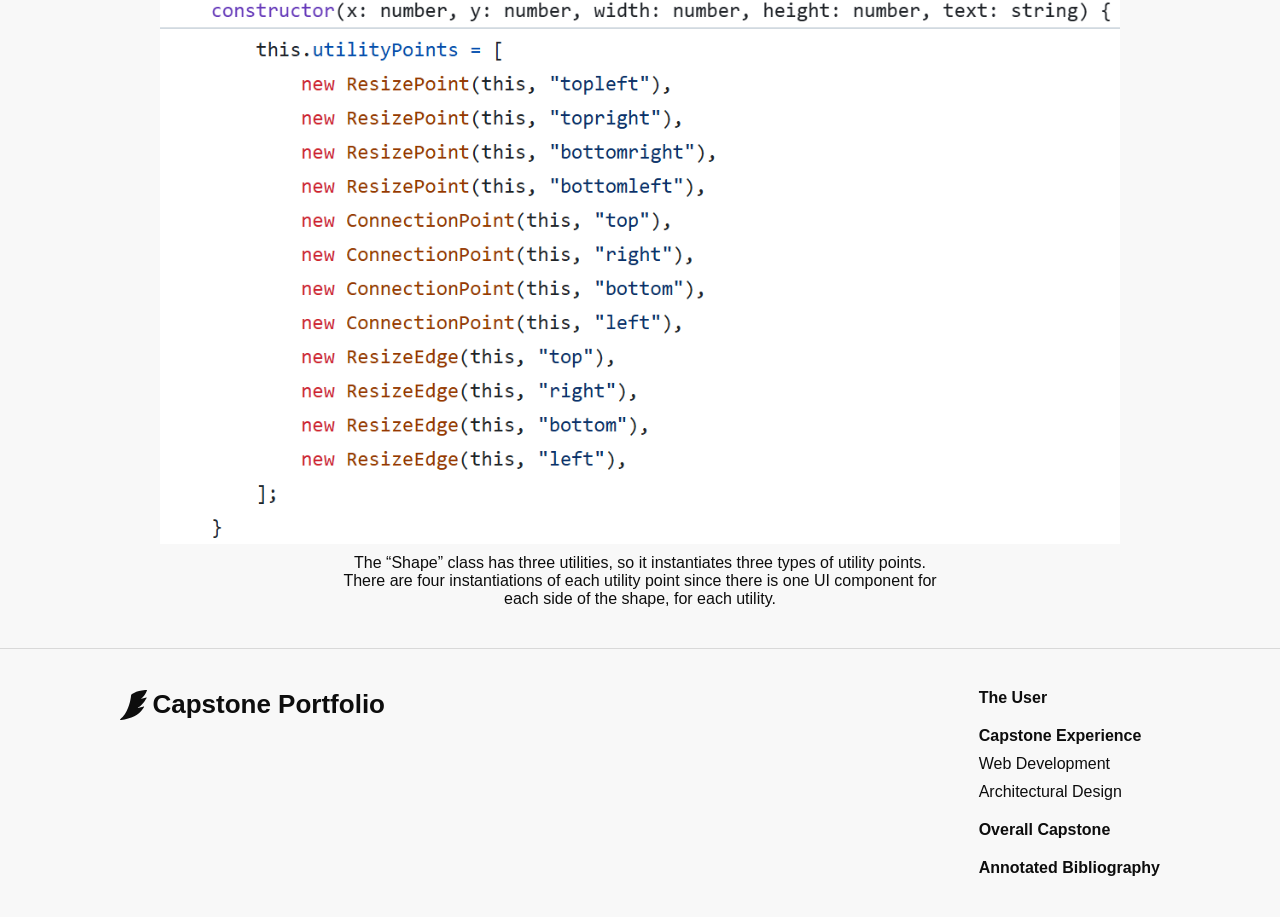
==== commit 6f0d3893: "Add content" ====
--- a/pages/architectural-design.html
+++ b/pages/architectural-design.html
@@ -63,15 +63,15 @@
 
     <section class="image-section">
         <h2 class="image-section__header">Entity Component System Implementation</h2>
-        <p class="image-section__text">Explanation</p>
+        <p class="image-section__text">The entity component system is responsible for the relationship between shapes/connections and their utilities. In the diagram editor, utilities are accessible through interface components in the diagram workspace. For example, resizing a shape’s corner is done through a “ResizePoint.” The “ResizePoint” is a child of the parent class “UtilityPoint,” which is what all utility points derive from.</p>
         <div class="image-section__image-container">
             <img class="image--large" src="../images/ecs-one.png" alt="Code showing the entity component system implementation." class="image-section__image">
-            <p class="image-section__subtitle">Subtitle</p>
+            <p class="image-section__subtitle">Utility point functionality is not implemented in its own class, but rather the controller. Utility point classes are only responsible for hit box detection, rendering, and information on what utility it is.</p>
         </div>
-        <p class="image-section__text">Explanation</p>
+        <p class="image-section__text">Once utility point classes are implemented, the entity classes (shapes and connections) implement them by instantiating them in a “UtilityPoint” array. Then, when the controller needs to execute a particular utility, its code checks entities to see if their array contains the respective utility point, then processes accordingly.</p>
         <div class="image-section__image-container">
             <img class="image--large" src="../images/ecs-two.png" alt="Code showing the entity component system implementation." class="image-section__image">
-            <p class="image-section__subtitle">Subtitle</p>
+            <p class="image-section__subtitle">The “Shape” class has three utilities, so it instantiates three types of utility points. There are four instantiations of each utility point since there is one UI component for each side of the shape, for each utility.</p>
         </div>
     </section>
 
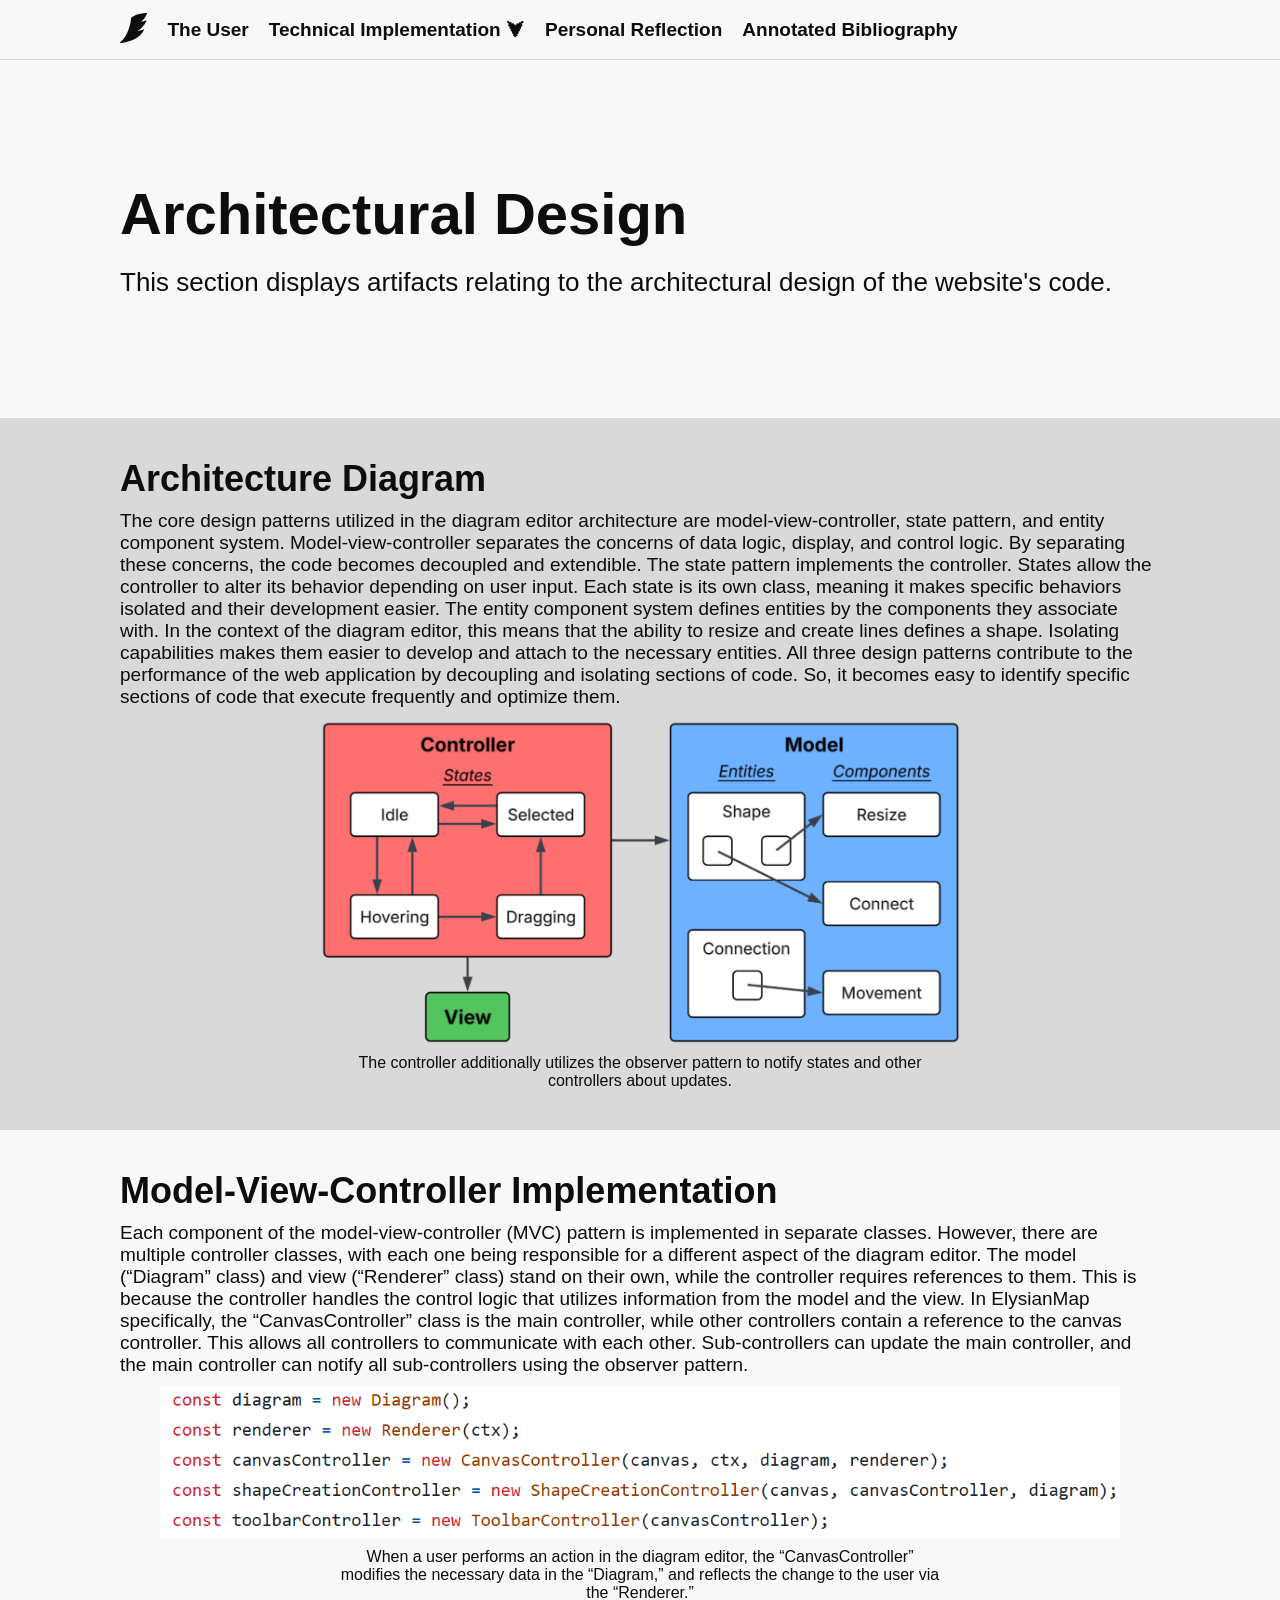
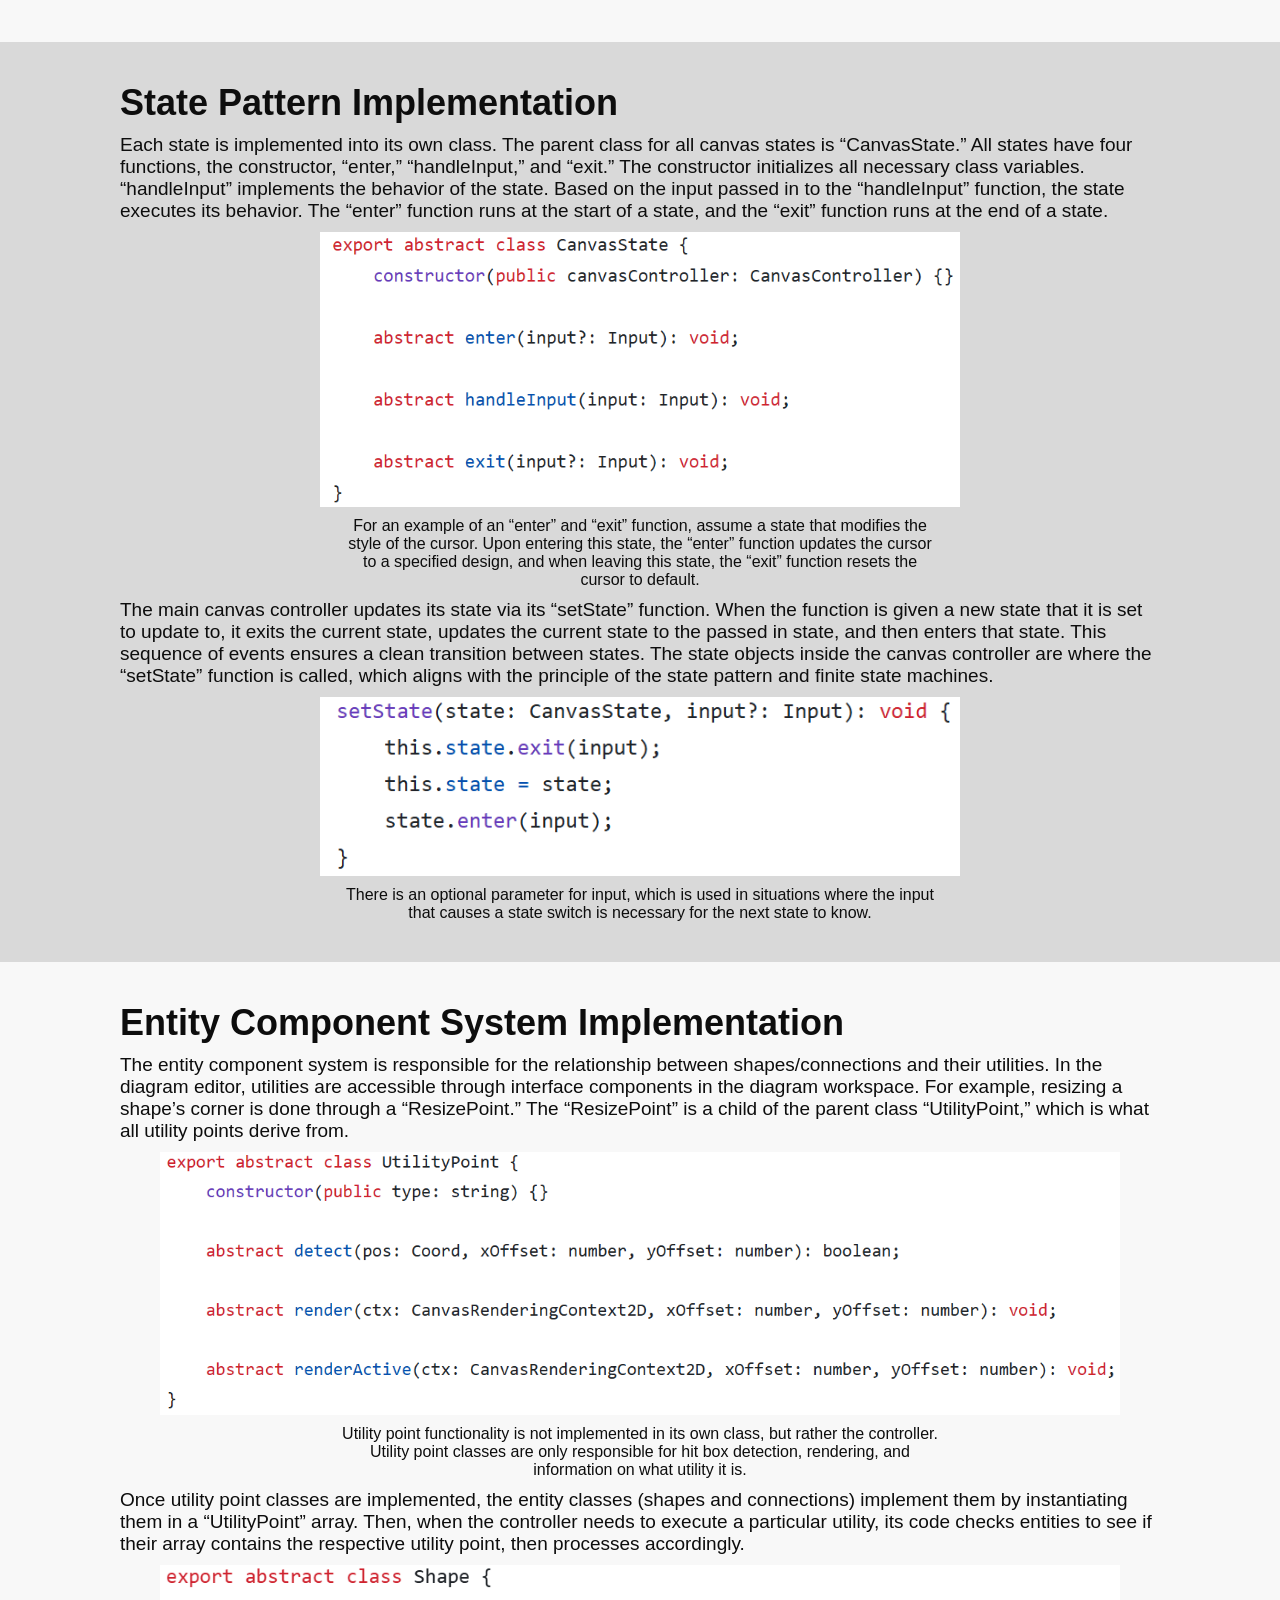
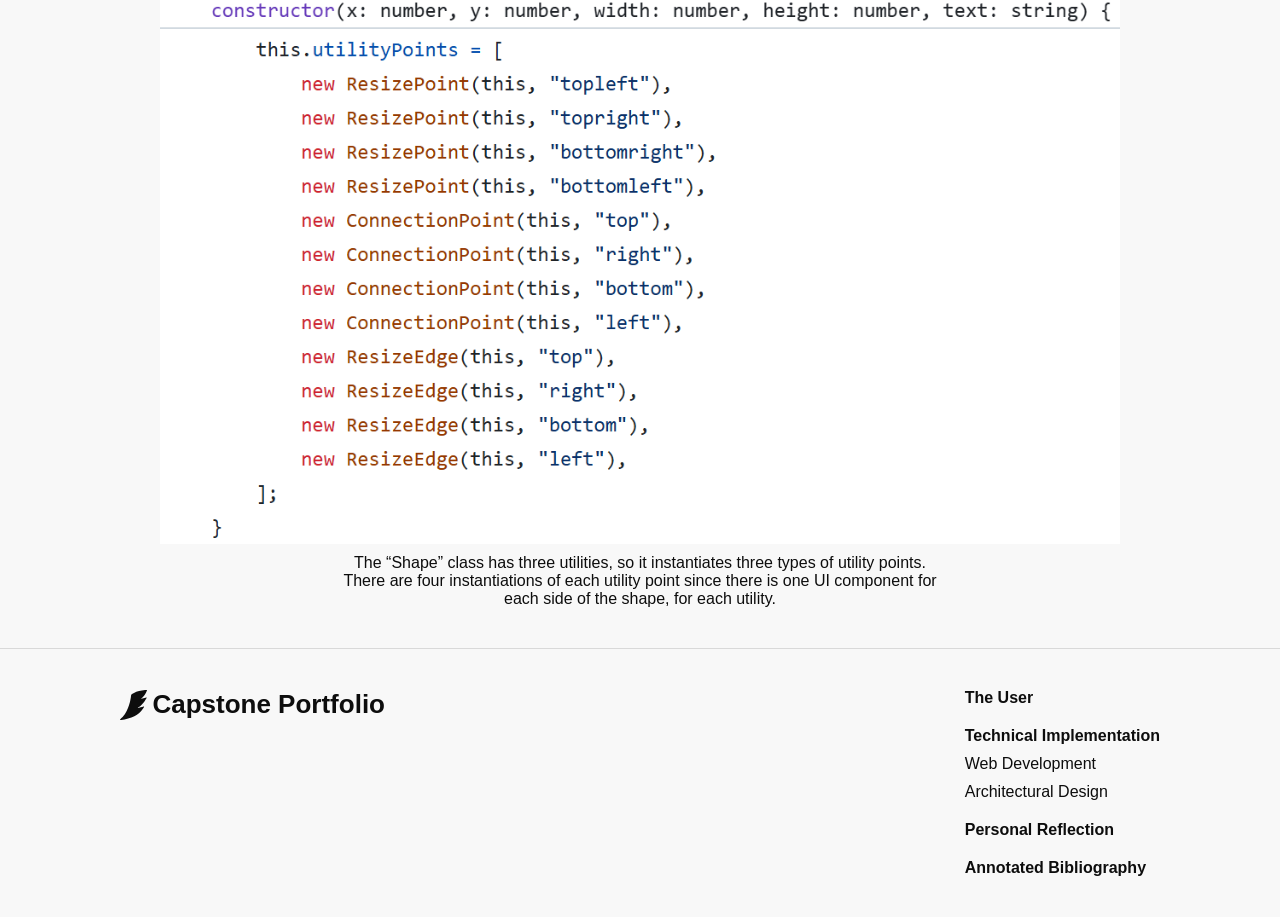
==== commit 223cf899: "Update section names" ====
--- a/pages/architectural-design.html
+++ b/pages/architectural-design.html
@@ -14,13 +14,13 @@
         </a>
         <a href="../pages/the-user.html" class="header__link">The User</a>
         <div class="header__dropdown">
-            <a href="../pages/capstone-experience.html" class="header__link">Capstone Experience ⮟</a>
+            <a href="../pages/capstone-experience.html" class="header__link">Technical Implementation ⮟</a>
             <ul class="header__sublinks">
                 <li><a href="../pages/web-development.html" class="header__sublink">Web Development</a></li>
                 <li><a href="../pages/architectural-design.html" class="header__sublink">Architectural Design</a></li>
             </ul>
         </div>
-        <a href="../pages/overall-capstone.html" class="header__link">Overall Capstone</a>
+        <a href="../pages/overall-capstone.html" class="header__link">Personal Reflection</a>
         <a href="../pages/bibliography.html" class="header__link">Annotated Bibliography</a>
     </header>
 
@@ -83,13 +83,13 @@
         <ul class="footer__links">
             <li ><a href="../pages/the-user.html" class="footer__link footer__link--main">The User</a></li>
             <li>
-                <a href="../pages/capstone-experience.html" class="footer__link footer__link--main">Capstone Experience</a>
+                <a href="../pages/capstone-experience.html" class="footer__link footer__link--main">Technical Implementation</a>
                 <ul class="footer__sublinks">
                     <li><a href="../pages/web-development.html" class="footer__link">Web Development</a></li>
                     <li><a href="../pages/architectural-design.html" class="footer__link">Architectural Design</a></li>
                 </ul>
             </li>
-            <li><a href="../pages/overall-capstone.html" class="footer__link footer__link--main">Overall Capstone</a></li>
+            <li><a href="../pages/overall-capstone.html" class="footer__link footer__link--main">Personal Reflection</a></li>
             <li><a href="../pages/bibliography.html" class="footer__link footer__link--main">Annotated Bibliography</a></li>
         </ul>
     </footer>
